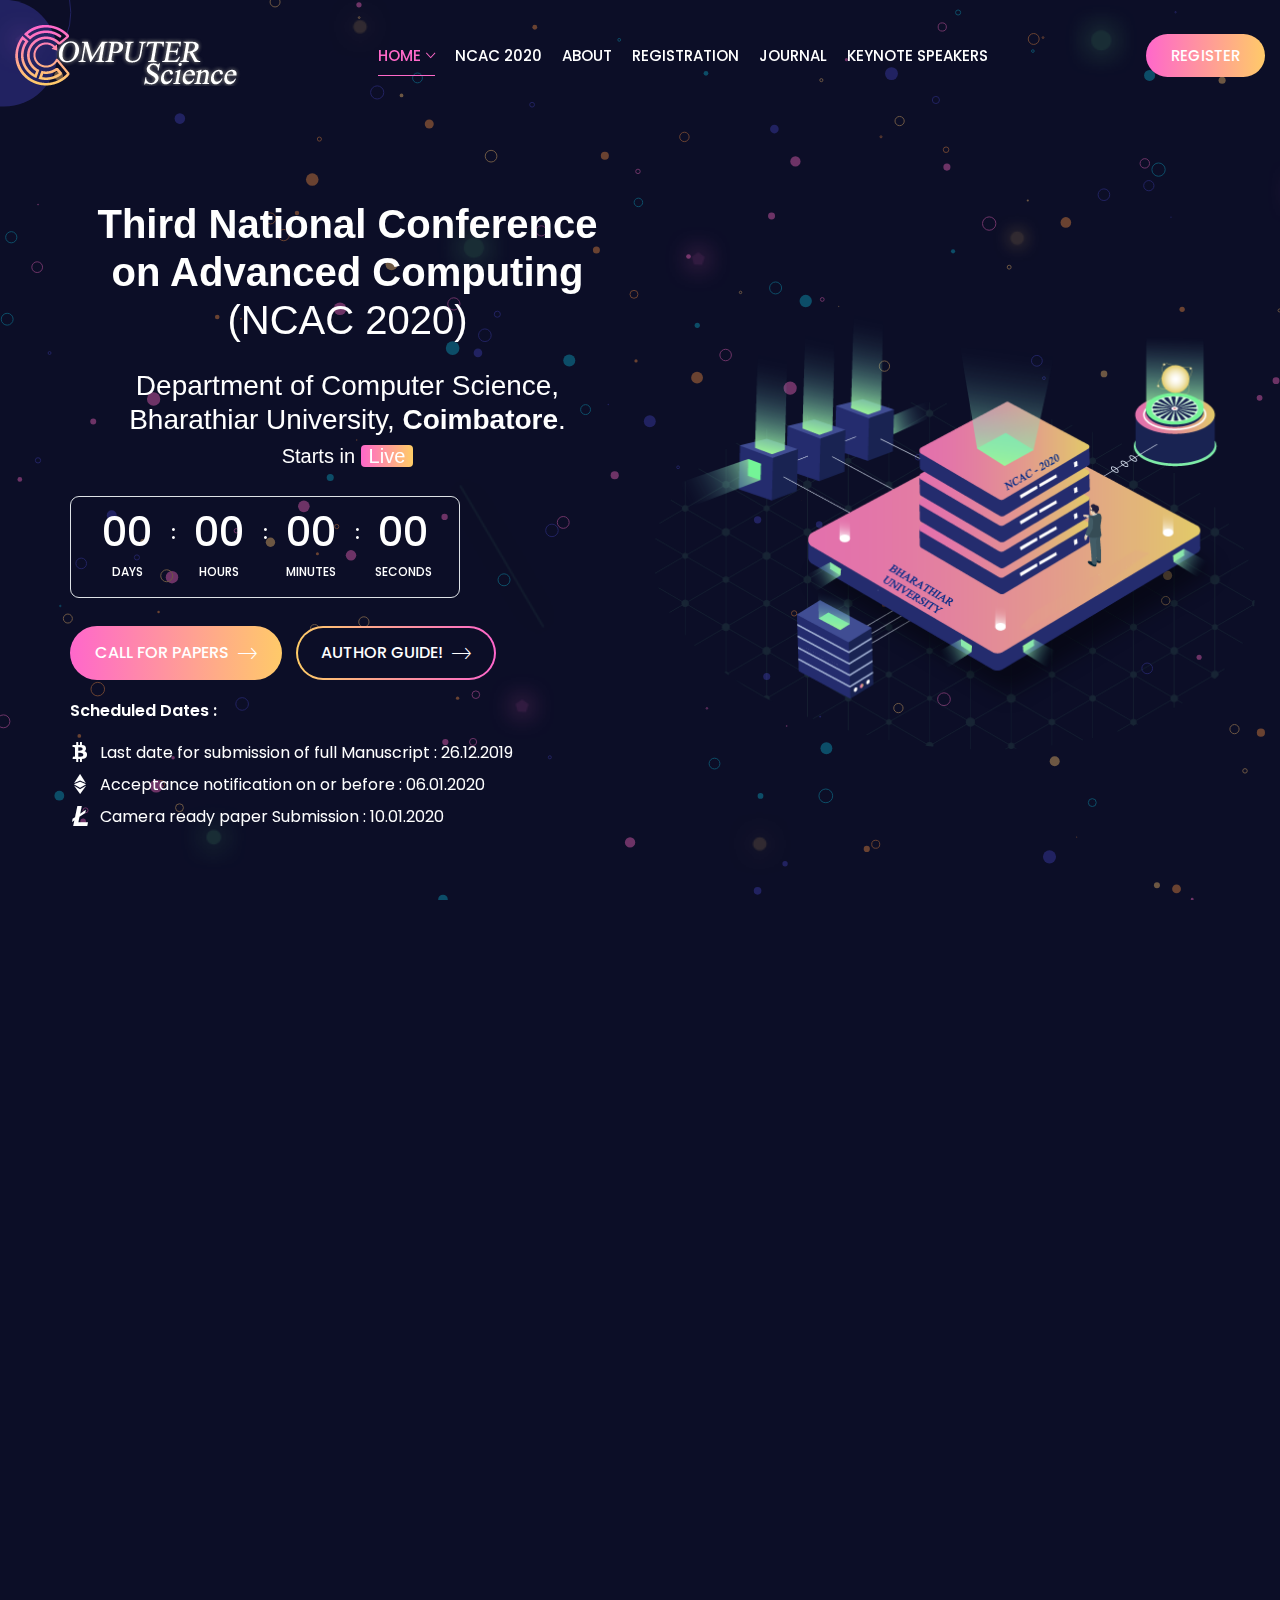
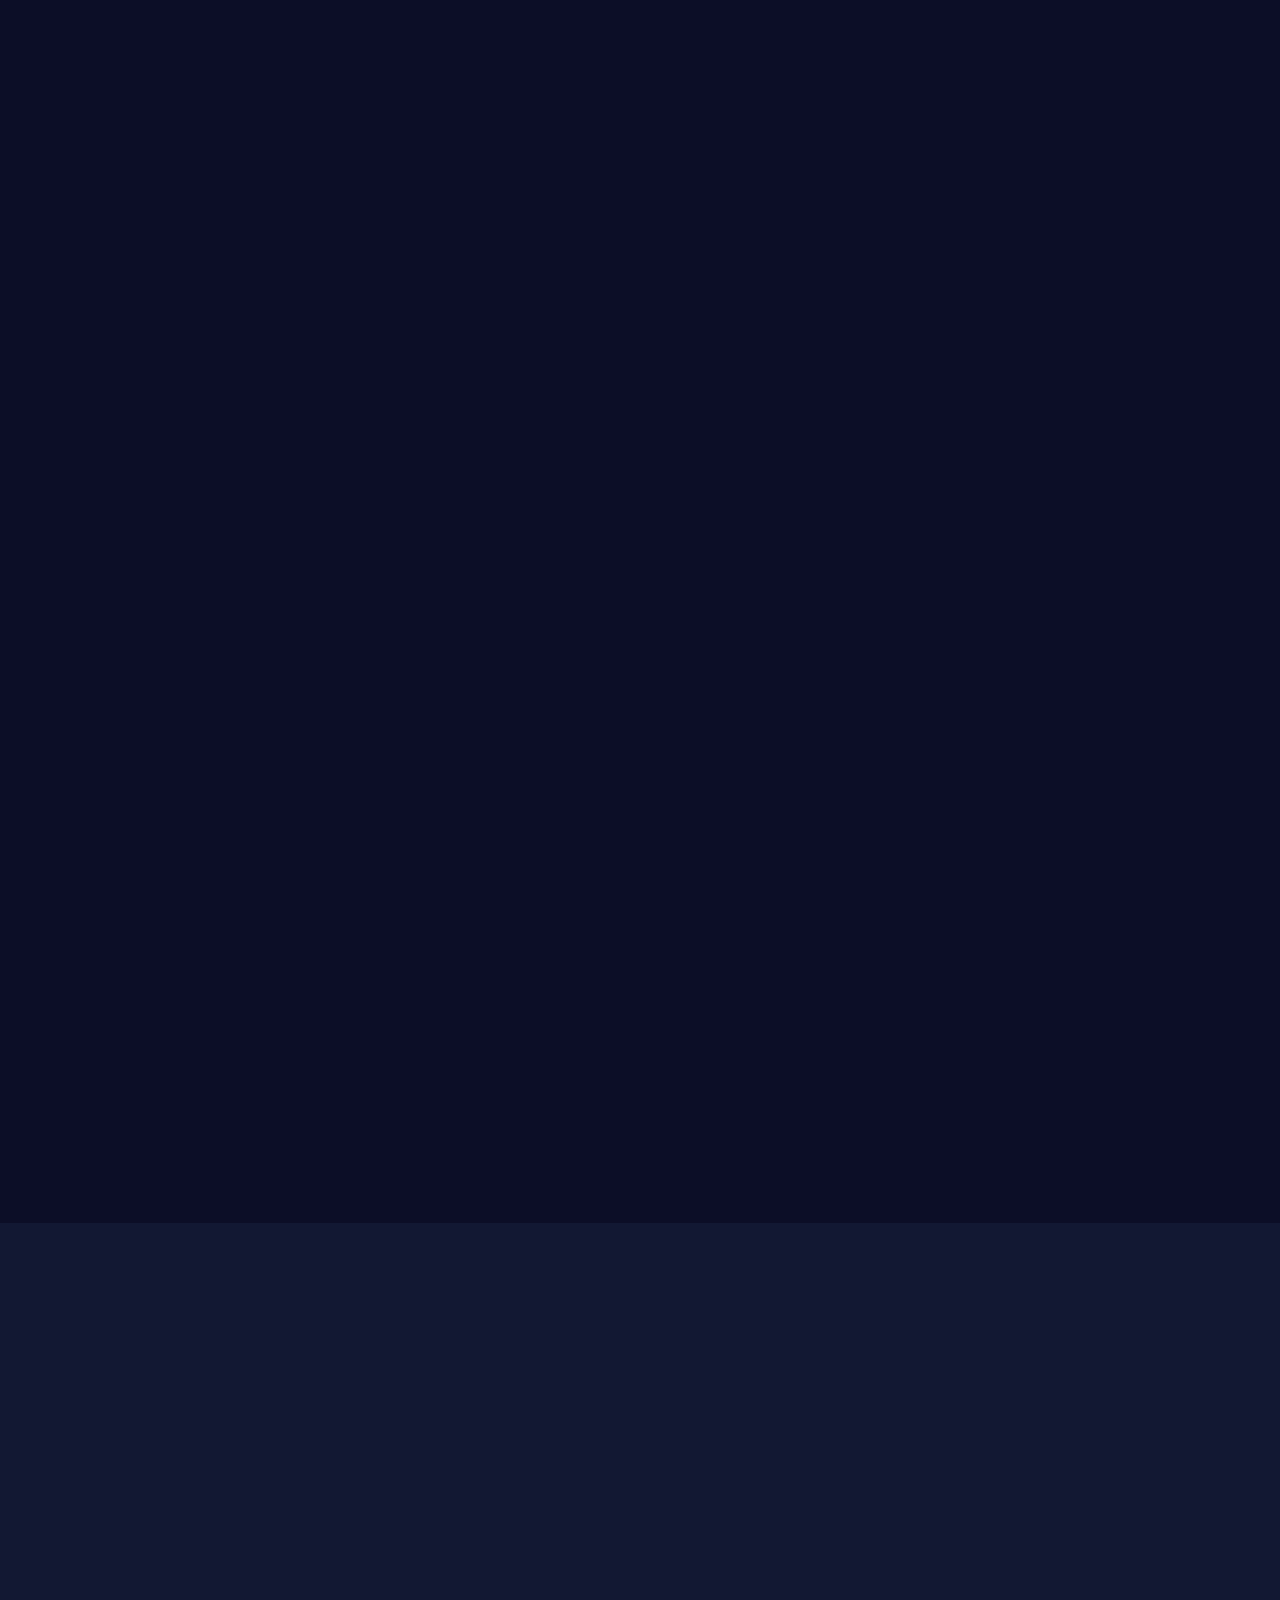
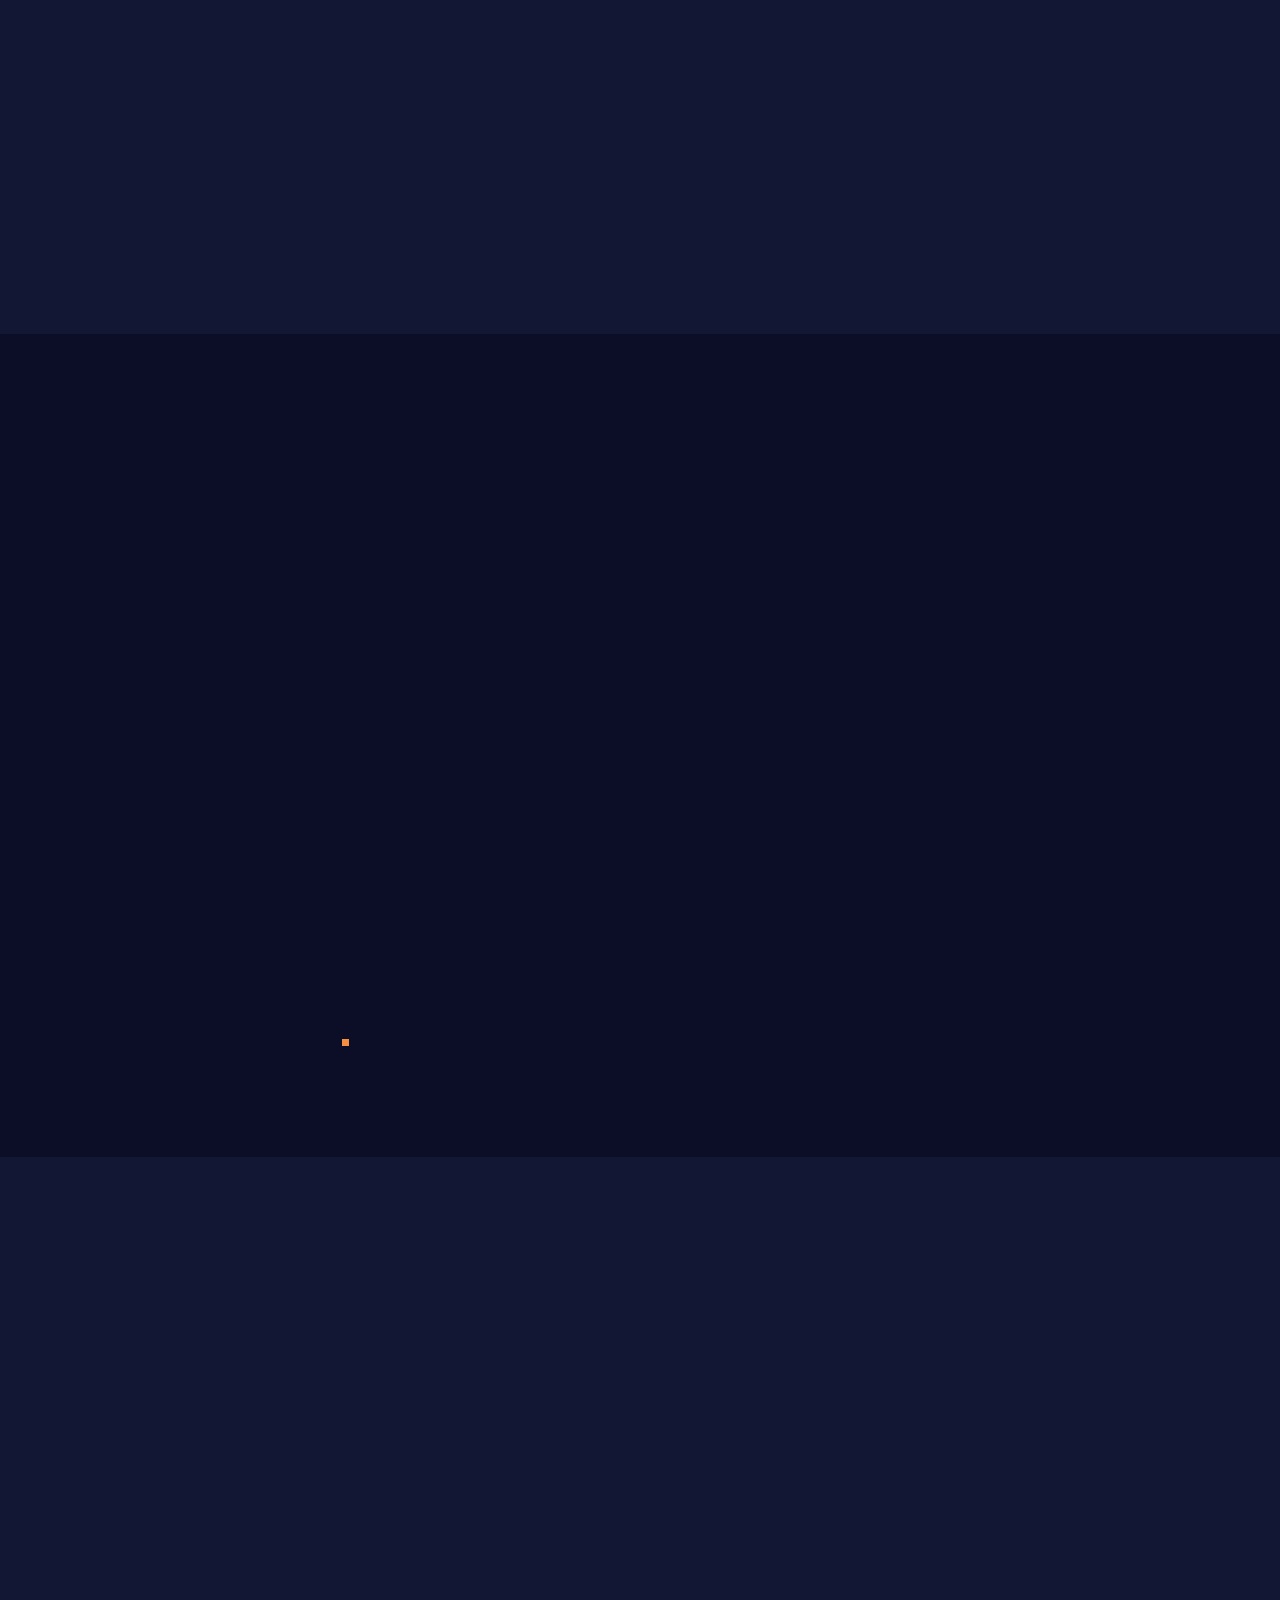
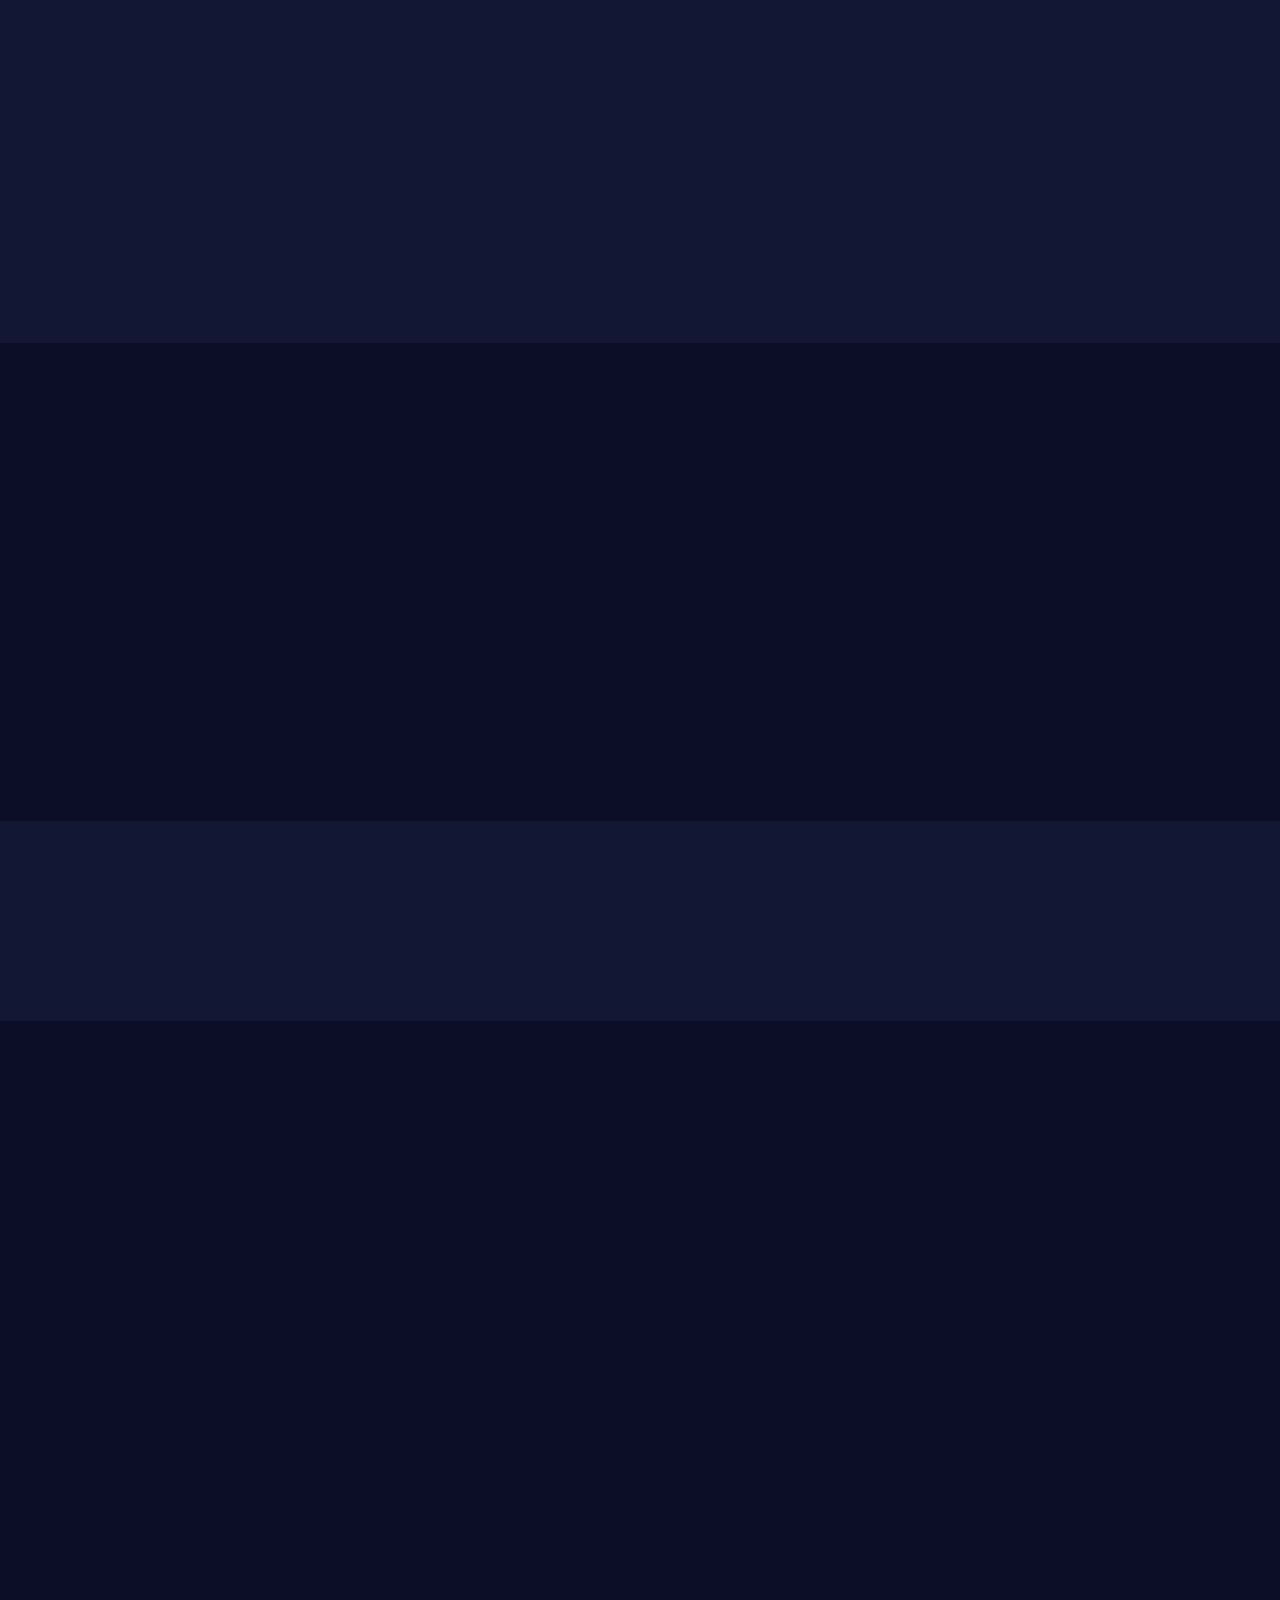
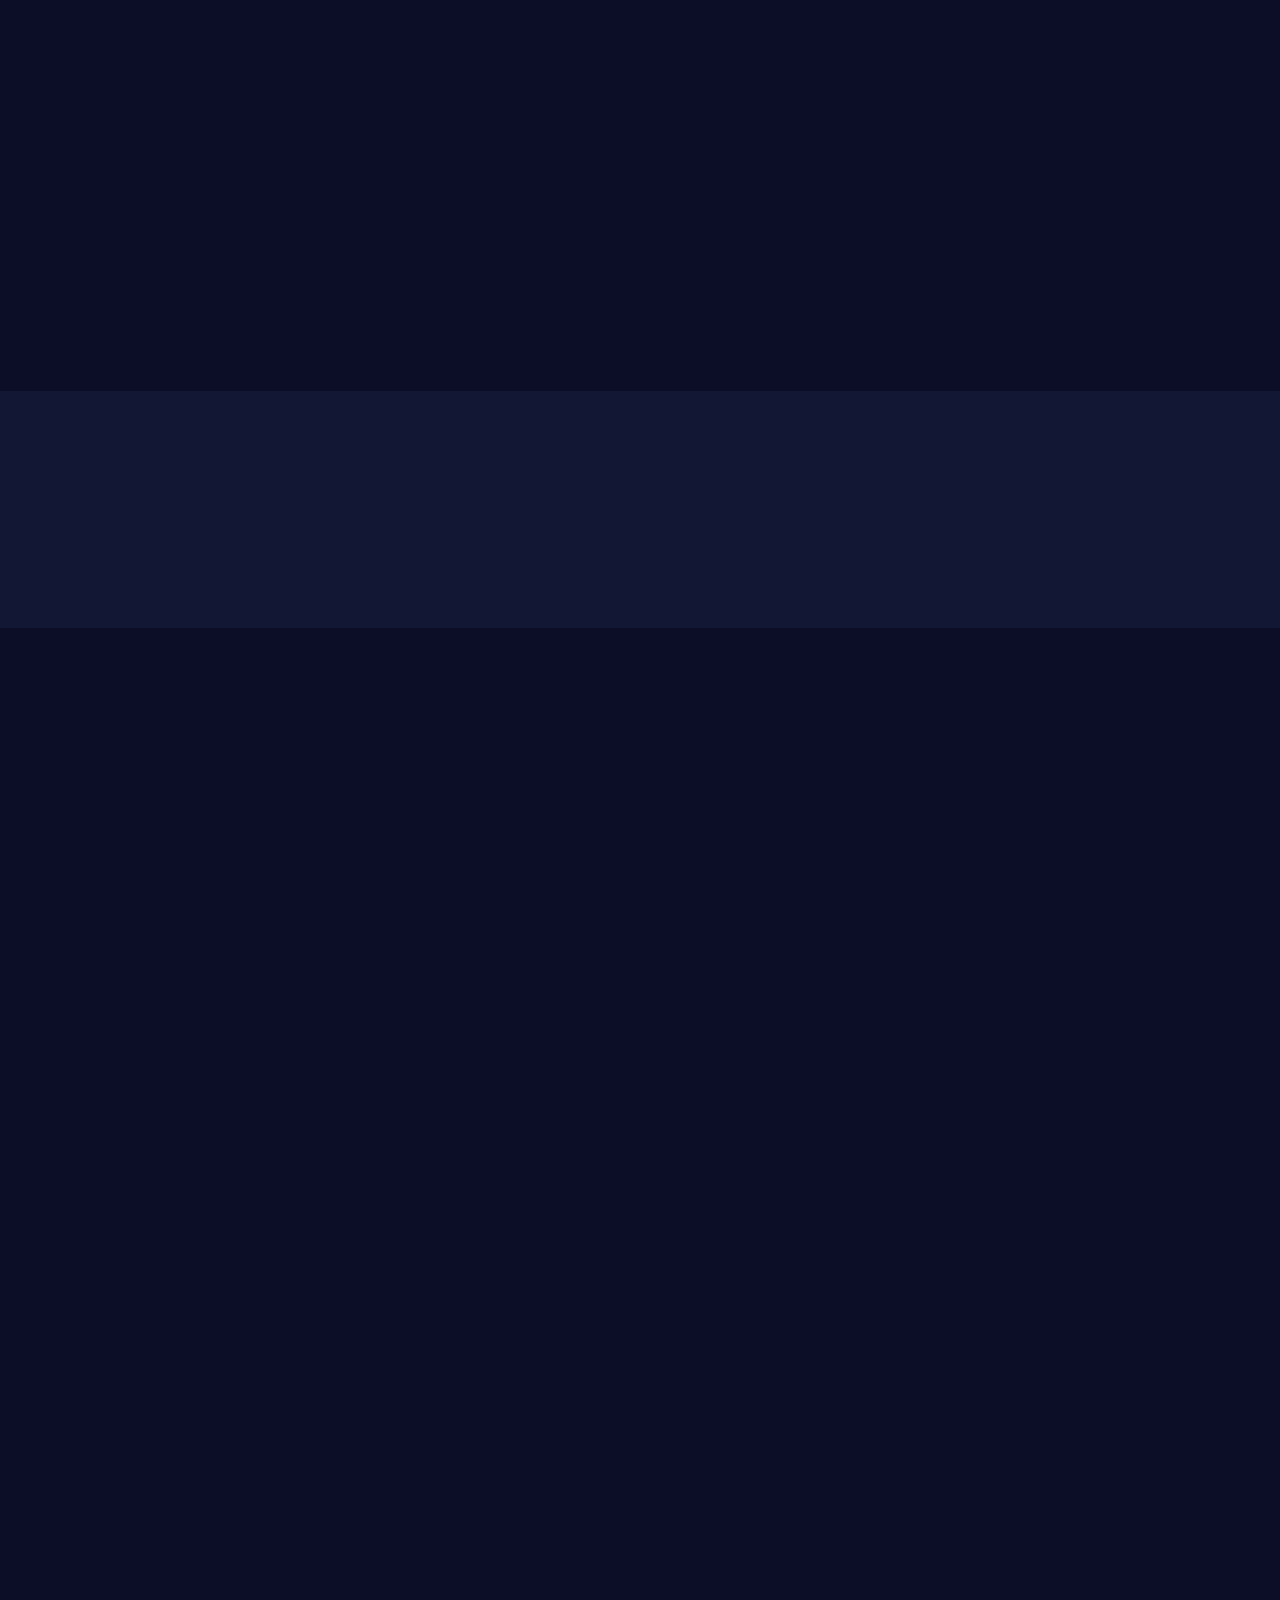
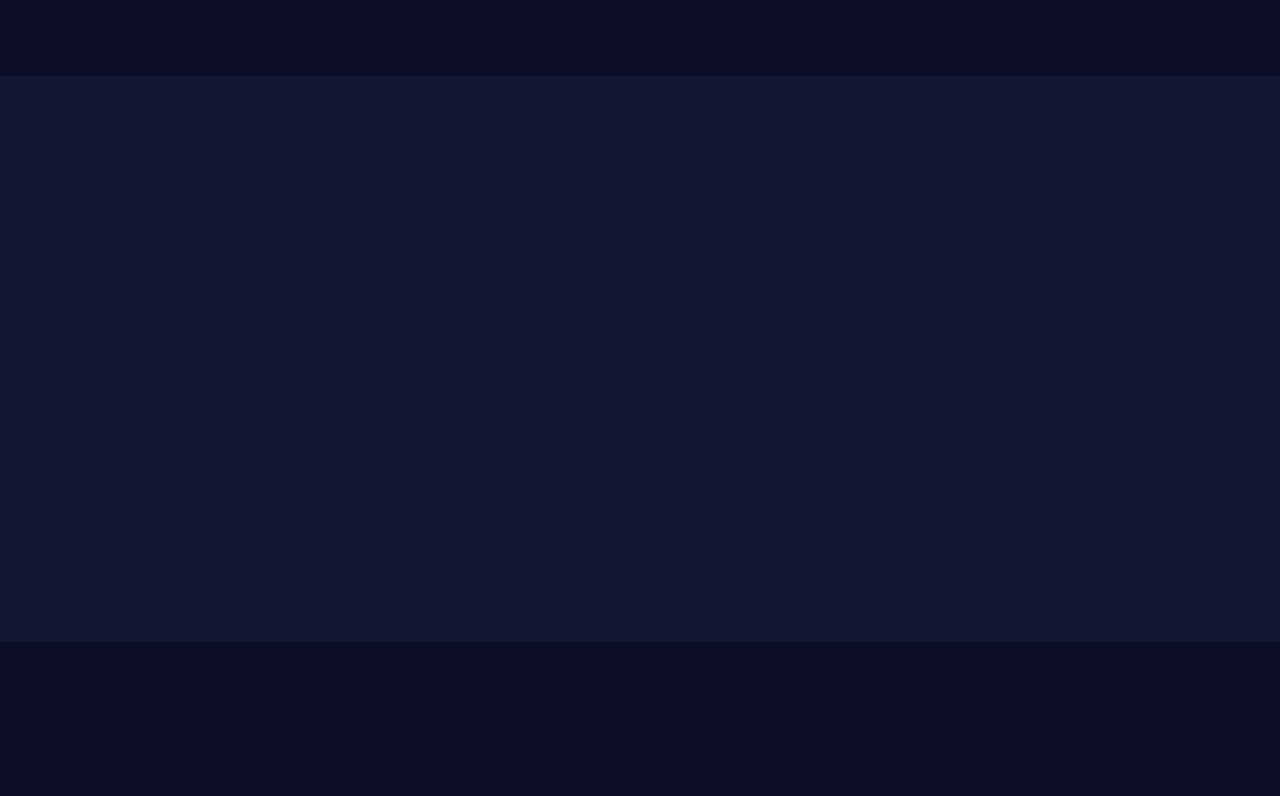
==== index.html @ 76da3312 "ncac2020" ====
<!DOCTYPE html>
<html lang="en">


<head>
<!-- Meta -->
<meta charset="utf-8">
<meta http-equiv="X-UA-Compatible" content="IE=edge">
<meta name="viewport" content="width=device-width, initial-scale=1">
<meta name="description" content="Bharathiar University" />
<!-- SITE TITLE -->
<title>Bharathiar University</title>
<!-- Favicon Icon -->
<link rel="shortcut icon" type="image/x-icon" href="assets/images/favicon.png">
<!-- Animation CSS -->
<link rel="stylesheet" href="assets/css/animate.css" >
<!-- Latest Bootstrap min CSS -->
<link rel="stylesheet" href="assets/bootstrap/css/bootstrap.min.css">
<!-- Google Font -->
<link href="https://fonts.googleapis.com/css?family=Poppins:100,200,300,400,500,600,700,800,900" rel="stylesheet">
<!-- Font Awesome CSS -->
<link rel="stylesheet" href="assets/css/font-awesome.min.css" >
<!-- ionicons CSS -->
<link rel="stylesheet" href="assets/css/ionicons.min.css">
<!-- cryptocoins CSS -->
<link rel="stylesheet" href="assets/css/cryptocoins.css">
<!--- owl carousel CSS-->
<link rel="stylesheet" href="assets/owlcarousel/css/owl.carousel.min.css">
<link rel="stylesheet" href="assets/owlcarousel/css/owl.theme.default.min.css">
<!-- Magnific Popup CSS -->
<link rel="stylesheet" href="assets/css/magnific-popup.css">
<link rel="stylesheet" href="assets/css/spop.min.css">
<!-- Style CSS -->
<link rel="stylesheet" href="assets/css/style.css">
<link rel="stylesheet" href="assets/css/responsive.css">
<!-- Color CSS -->
<link id="layoutstyle" rel="stylesheet" href="assets/color/theme.css">

<!-- Global site tag (gtag.js) - Google Analytics -->
<script async src="https://www.googletagmanager.com/gtag/js?id=UA-106310707-1"></script>
<script>
  window.dataLayer = window.dataLayer || [];
  function gtag(){dataLayer.push(arguments);}
  gtag('js', new Date());
 gtag('config', 'UA-106310707-1', { 'anonymize_ip': true });
</script>

<!-- Start of StatCounter Code -->
<script>
	<!--
	var sc_project=11921154;
	var sc_security="6c07f98b";
		var scJsHost = (("https:" == document.location.protocol) ?
		"https://secure." : "http://www.");
			//-->
			
document.write("<sc"+"ript src='" +scJsHost +"statcounter.com/counter/counter.js'></"+"script>");
</script>
<noscript><div class="statcounter"><a title="web analytics" href="https://statcounter.com/"><img class="statcounter" src="https://c.statcounter.com/11921154/0/6c07f98b/0/" alt="web analytics" /></a></div></noscript>
<!-- End of StatCounter Code -->

</head>

<body class="v_dark" data-spy="scroll" data-offset="110">
<div class="demo">
	<ul class="list_none">
    	
        </i></a></li>
        
    	      <div class="color-switch">
                <p>Color Switcher</p>
                <div class="color_box">
                	<button value="theme" class="default active"></button>
                    <button value="theme-green" class="green"></button>
                    <button value="theme-orange" class="orange"></button>
                    <button value="theme-lightgreen" class="lightgreen"></button>
                    <button value="theme-redpink" class="redpink"></button>
                </div>
            </div>
        </li>
    </ul>
</div>

<!-- START LOADER -->
<div id="loader-wrapper">
    <div id="loading-center-absolute">
        <div class="object" id="object_four"></div>
        <div class="object" id="object_three"></div>
        <div class="object" id="object_two"></div>
        <div class="object" id="object_one"></div>
    </div>
    <div class="loader-section section-left"></div>
    <div class="loader-section section-right"></div>

</div>
<!-- END LOADER --> 

<!-- START HEADER -->
<header class="header_wrap fixed-top">
	<div class="container-fluid">
		<nav class="navbar navbar-expand-lg"> 
			<a class="navbar-brand page-scroll animation" href="#home_section" data-animation="fadeInDown" data-animation-delay="1s"> 
            	<img class="logo_light" src="assets/images/logo.png" alt="logo" /> 
                <img class="logo_dark" src="assets/images/logo_dark.png" alt="logo" /> 
            </a>
            <button class="navbar-toggler animation" type="button" data-toggle="collapse" data-target="#navbarSupportedContent" aria-controls="navbarSupportedContent" aria-expanded="false" aria-label="Toggle navigation" data-animation="fadeInDown" data-animation-delay="1.1s"> 
                <span class="ion-android-menu"></span> 
            </button>
			<div class="collapse navbar-collapse" id="navbarSupportedContent">
                <ul class="navbar-nav m-auto">
                    <li class="dropdown animation" data-animation="fadeInDown" data-animation-delay="1.1s">
						<a data-toggle="dropdown" class="nav-link dropdown-toggle active" href="#">Home</a>
							<div class="dropdown-menu">
       							<ul class="list_none">
                                	<li>
                                        
                                        <div class="dropdown-menu">
                                            <ul class="list_none"> 
                                                
                                            </ul>
                                        </div>
                                	</li>
                       				<li>
                                        
                                        <div class="dropdown-menu">
                                            <ul class="list_none"> 
                                               
                                            </ul>
                                        </div>
                                   </li>
                                   
                                   <li>
                                       
                                        <div class="dropdown-menu">
                                            <ul class="list_none"> 

                                            </ul>
                                        </div>
                                   </li>
                                   <li>
                                       
                                        <div class="dropdown-menu">
                                            <ul class="list_none"> 
                                                
                                            </ul>
                                        </div>
                                   </li>
                                   <li>
                                        
                                        <div class="dropdown-menu">
                                            <ul class="list_none"> 
                                                
                                            </ul>
                                        </div>
                                   </li>
                                   <li>
                                          <div class="dropdown-menu">
                                            <ul class="list_none"> 
                                                
                                            </ul>
                                        </div>
                                   </li>
                                   <li>
                                        
                                        <div class="dropdown-menu">
                                            <ul class="list_none"> 
                                                
                                            </ul>
                                        </div>
                                   </li>
                                   <li>
                                        
                                        <div class="dropdown-menu">
                                            <ul class="list_none"> 
                                                
                                            </ul>
                                        </div>
                                   </li>
                                   <li>
                                        
                                        <div class="dropdown-menu">
                                            <ul class="list_none"> 
                                                
                                            </ul>
                                        </div>
                                   </li>
                                   <li>
                                       
                                        <div class="dropdown-menu">
                                            <ul class="list_none"> 
                                                                                               
                                            </ul>
                                        </div>
                                   </li>
                      			</ul>
                         	</div>   
                    </li>
					
                    <li class="animation" data-animation="fadeInDown" data-animation-delay="1.2s"><a class="nav-link page-scroll nav_item" href="#service">NCAC 2020</a></li>
                    <li class="animation" data-animation="fadeInDown" data-animation-delay="1.3s"><a class="nav-link page-scroll nav_item" href="#about">About</a></li>
                    <li class="animation" data-animation="fadeInDown" data-animation-delay="1.4s"><a class="nav-link page-scroll nav_item" href="#token">Registration</a></li>
                    <li class="animation" data-animation="fadeInDown" data-animation-delay="1.5s"><a class="nav-link page-scroll nav_item" href="#roadmap">Journal</a></li>
                    <li class="animation" data-animation="fadeInDown" data-animation-delay="1.7s"><a class="nav-link page-scroll nav_item" href="#faq">Keynote speakers</a></li>
                    <li class="animation" data-animation="fadeInDown" data-animation-delay="1.8s"></li>
                </ul>
                <ul class="navbar-nav nav_btn align-items-center">
                    <li class="animation" data-animation="fadeInDown" data-animation-delay="1.9s">
                        <div class="lng_dropdown"></div>
                    </li>
                    <li class="animation" data-animation="fadeInDown" data-animation-delay="2s"><a class="btn btn-default btn-radius nav_item" href="https://docs.google.com/forms/d/e/1FAIpQLSfGUokS39xv8yfyOj7955mVc9qcjPwz7MLHy8eM16WUsbIyVw/viewform?usp=sf_link">Register</a></li>
                </ul>
			</div>
		</nav>
	</div>
</header>
<!-- END HEADER --> 

<!-- START SECTION BANNER -->
<section id="home_section" class="section_banner bg_black_dark" data-z-index="1" data-parallax="scroll" data-image-src="assets/images/banner_bg2.png">
    <canvas id="banner_canvas" class="transparent_effect fixed"></canvas>
    <div class="container">
        <div class="row align-items-center">
            <div class="col-lg-6 col-md-12 col-sm-12 order-lg-first">
                <div class="banner_text_s2 text_md_center">
                    <h1 class="animation text-white" data-animation="fadeInUp" data-animation-delay="1.1s"><strong>Third National Conference on Advanced Computing</strong> (NCAC 2020)</h1>
                    <h3 class="animation text-white" data-animation="fadeInUp" data-animation-delay="1.1s"> Department of Computer Science, Bharathiar University, <strong> Coimbatore</strong>.</h3>
                  <h5 class="animation presale_txt text-white" data-animation="fadeInUp" data-animation-delay="1.3s">Starts in 
                  <mark class="gradient_box">Live</mark></h5>
                  <div class="transparent_bg tk_counter_inner m-lg-0 banner_token text-center px-0 animation" data-animation="fadeIn" data-animation-delay="1.4s">
                        <div class="tk_countdown_time transparent_bg box_shadow_none border counter_medium animation" data-animation="fadeInUp" data-animation-delay="1.2s" data-time="2020/01/23 00:00:00"></div>
                  </div>
                    <div class="btn_group pt-2 pb-3 animation" data-animation="fadeInUp" data-animation-delay="1.4s"> 
                        <a href="https://docs.google.com/forms/d/e/1FAIpQLSfGUokS39xv8yfyOj7955mVc9qcjPwz7MLHy8eM16WUsbIyVw/viewform?usp=sf_link" class="btn btn-default btn-radius nav-link content-popup">Call for papers <i class="ion-ios-arrow-thin-right"></i></a> 
                        <a href="#" class="btn btn-border btn-radius">Author Guide! <i class="ion-ios-arrow-thin-right"></i></a> 
                    </div>
                    <span class="text-white icon_title animation" data-animation="fadeInUp" data-animation-delay="1.4s">Scheduled Dates :</span>
                    <ul class="list_none currency_icon">
                        <li class="animation" data-animation="fadeInUp" data-animation-delay="1.5s"><i class="cc BTC-alt"></i>Last date for submission of full Manuscript : 26.12.2019</li>
                        <li class="animation" data-animation="fadeInUp" data-animation-delay="1.6s"><i class="cc ETC"></i>Acceptance notification on or before	            : 06.01.2020<br>
                        </li>
                        <li class="animation" data-animation="fadeInUp" data-animation-delay="1.7s"><i class="cc LTC-alt"></i>Camera ready paper Submission  	                : 10.01.2020<br>
                        </li>
                        <li class="animation" data-animation="fadeInUp" data-animation-delay="1.8s"><i class="cc XRP-alt"></i>Registration Commences from	                     : 12.01.2020<br>
                        </li>
                    </ul>
                    <div id="whitepaper" class="team_pop mfp-hide">
                        <div class="row m-0">
                            <div class="col-md-7">
                                <div class="pt-3 pb-3">
                                    <div class="title_dark title_border"> 
                                        <h4>Download Whitepaper</h4>
                                        <p>A purely peer-to-peer version of electronic cash would allow online payments to be sent directly from one party to another without going through a financial institution.Digital signatures provide part of the solution, but the main benefits are lost if a trusted third party is still required to prevent double-spending.</p>
                                        <p>The network timestamps transactions by hashing them into an ongoing chain of hash-based proof-of-work, forming a record that cannot be changed without redoing the proof-of-work.</p>
										<a href="#" class="btn btn-default btn-radius">Download Now <i class="ion-ios-arrow-thin-right"></i></a>

                                    </div>
                                </div>
                            </div>
                            <div class="col-md-5"> 
                                <img class="pt-3 pb-3" src="assets/images/whitepaper.png" alt="whitepaper"/> 
                            </div>
                            
                        </div>
                    </div>
                </div>
            </div>
            <div class="col-lg-6 col-md-12 col-sm-12 order-first">
                <div class="banner_image_right res_md_mb_50 res_xs_mb_30 animation" data-animation-delay="1.5s" data-animation="fadeInRight"> 
                    <img alt="banner_vector2" src="assets/images/banner_img2.png"> 
                </div>
          	</div>
        </div>
  </div>
</section>
<!-- END SECTION BANNER --> 

<!-- START SECTION SERVICES -->
<section id="service" class="small_pb small_pt">
	<div class="container">
		<div class="row align-items-center">
			
				<div class="title_default_light title_border text-center">
                  <h4 class="animation" data-animation="fadeInUp" data-animation-delay="0.2s">AIM</h4>
                  <p class="animation" data-animation="fadeInUp" data-animation-delay="0.4s">The aim of the conference is to bring together experts and to discuss the ideas and strategies for advanced computing. The conference will provide a suitable platform for the experts and the research scholars to exchange their ideas and explore new directions in advanced computing. </p>
        		</div>
	  </div>
  </div>
        <div class="row">
            <div class="col-lg-4 col-md-6 col-sm-12">
            	<div class="box_wrap text-center animation" data-animation="fadeInUp" data-animation-delay="0.6s">
                	<img src="assets/images/service_icon1.png" alt="service_icon1"/>
                    <h4>PUBLICATIONS</h4>
                    <p>All accepted papers will be published in the conference proceedings with ISBN. Selected papers will be published in the International Journal of Scientific Research in Computing with ISSN Number</p>
                    <h3>2581-9283</h3>
                    <p>. </p>
                </div>
            </div>
            <div class="col-lg-4 col-md-6 col-sm-12">
            	<div class="box_wrap text-center animation" data-animation="fadeInUp" data-animation-delay="0.8s">
                	<img src="assets/images/service_icon2.png" alt="service_icon2"/>
                    <h4>CONTACT</h4>
                    <p>Email id :  ncac2020@gmail.com	</p>
                    <p>Mobile No : +91- 9655162717</p>
                    <p>ADDRESS FOR CORRESPONDS</p>
                    <p>Dr. D. Napoleon</p>
                    <p>Assistant Professor</p>
                    <p>Department of Computer Science</p>
                    <p>Bharathiar University</p>
                    <p>Coimbatore - 641 046<br>
                    </p>
                </div>
            </div>
            <div class="col-lg-4 col-md-6 col-sm-12">
            	<div class="box_wrap text-center animation" data-animation="fadeInUp" data-animation-delay="1s"><img src="assets/images/service_icon5.png" alt="service_icon5"/>
                  <h4>Payment</h4>
                  <p>NEFT/RTGS/IMPS Transfer:<br>
                  </p>
                  <p>A/C Name      : The Organizing Secretary, NCAC 20<br>
                    Account Number  : 822610110015462<br>
                    Account Type       : Savings Account<br>
                    Bank	                    : Bank of India (BOI)<br>
                    Branch	                 : Bharathiar University<br>
                    IFSC Code            : BKID0008226</p>
                  <p>.</p>
                </div>
            </div>
            <div class="col-lg-4 col-md-6 col-sm-12">
            	<div class="box_wrap text-center animation" data-animation="fadeInUp" data-animation-delay="1s">
                	<img src="assets/images/service_icon4.png" alt="service_icon4"/>
                    <h4>Accommodation</h4>
                    <p>Accommodation will be arranged in the University Guest House/ International Hostel on payment basis. </p>
                </div>
            </div>
            <div class="col-lg-4  col-md-6 col-sm-12">
            	<div class="box_wrap text-center animation" data-animation="fadeInUp" data-animation-delay="1s">
            	  <h4>.......Welcome You all......</h4>
                    <p></p>
              </div>
            </div>
            <div class="col-lg-4 col-md-6 col-sm-12">
            	<div class="box_wrap text-center animation" data-animation="fadeInUp" data-animation-delay="1s">
                	<img src="assets/images/service_icon6.png" alt="service_icon6"/>
                    <h4>Important Dates</h4>
                    <p>Last date  submission of full manuscript : 26.12.2019<br>
                      Acceptance notification on or before	            : 06.01.2020<br>
                      Camera ready paper Submission  	                : 10.01.2020<br>
                      Registration Commences from	                     : 12.01.2020<br>
                    </p>
                </div>
            </div>
    	</div>
  	</div>
</section>
<!-- END SECTION SERVICES --> 

<!-- START SECTION ABOUT US -->
<section id="about" class="small_pt">
    <div class="container">
        <div class="row align-items-center">
            <div class="col-lg-6 col-md-12 col-sm-12">
            	<div class="text_md_center">
                	<img class="animation" data-animation="zoomIn" data-animation-delay="0.2s" src="assets/images/about_img2.png" alt="aboutimg2"/> 
                </div>
            </div>
            <div class="col-lg-6 col-md-12 col-sm-12 res_md_mt_30 res_sm_mt_20">
                <div class="title_default_light title_border">
                  <p class="animation" data-animation="fadeInUp" data-animation-delay="0.4s">The University is situated near Maruthamalai on the National highway (NH 47) around 20 kms from Coimbatore. It is well connected by air, rail &amp; road.</p>
                  <h4 class="animation" data-animation="fadeInUp" data-animation-delay="0.2s">About the University and department</h4>
                  <p class="animation" data-animation="fadeInUp" data-animation-delay="0.4s">The aim of the University is to provide quality higher education to all people. We develop the citizens with knowledge, skills, innovations in research, creativeness which reach out internationally and nationally by offering selfless services. <span class="animation animated fadeInUp" style="animation-delay: 0.4s; opacity: 1;">The Department of Computer Science is providing all facilities, motivating seminar and project presentation with teaching. The Department offers the PG courses in M.Sc Computer Science, M.Phil and Ph.D programmes to enrich the Research activities for the young graduates. The thrust areas of Research in the Department of Computer Science are Speech Recognition, Wireless Sensor Networks, Machine Learning/ Deep Learning, Image Processing, Big Data Analytics and Protein / Gene Analysis. </span></p>
                </div>
                <a href="https://docs.google.com/forms/d/e/1FAIpQLSfGUokS39xv8yfyOj7955mVc9qcjPwz7MLHy8eM16WUsbIyVw/viewform?usp=sf_link" class="btn btn-default btn-radius video animation" data-animation="fadeInUp" data-animation-delay="1s">Let's Start <i class="ion-ios-arrow-thin-right"></i></a> 
            </div>
        </div>
    </div>
</section>
<!-- END SECTION ABOUT US --> 

<!-- START SECTION TOKEN SALE -->
<section id="token" class="section_token token_sale bg_light_dark" data-z-index="1" data-parallax="scroll" data-image-src="assets/images/token_bg.png">
	<div class="container">
        <div class="row">
			<div class="col-lg-6 offset-lg-3 col-md-12 col-sm-12">
                <div class="title_default_light title_border text-center">
                    <h4 class="animation" data-animation="fadeInUp" data-animation-delay="0.2s"><span class="animation animated fadeInUp" style="animation-delay: 0.2s; opacity: 1;">Registration Details</span></h4>
                    <p class="animation" data-animation="fadeInUp" data-animation-delay="0.4s">Full Time Research Scholars/ P.G. Students: Rs. 500/- <br>
Faculty Members                                          : Rs. 600/- <br>
Industry/ Others                                            : Rs. 700/-<br>
The registration fee includes conference proceedings, kit, lunch and  tea.</p>
                </div>
			</div>
        </div>
        <div class="row align-items-center">
        	<div class="col-lg-3">
            	<div class="pr_box">
            	  <h6 class="animation animated fadeInUp" data-animation="fadeInUp" data-animation-delay="0.2s" style="animation-delay: 0.2s; opacity: 1;">Starting time :</h6>
                  <p class="animation animated fadeInUp" data-animation="fadeInUp" data-animation-delay="0.4s" style="animation-delay: 0.4s; opacity: 1;">Jan 23, 2020 (Mon 10:00 AM)</p>
                </div>
                <div class="pr_box">
                  <h6 class="animation animated fadeInUp" data-animation="fadeInUp" data-animation-delay="0.6s" style="animation-delay: 0.6s; opacity: 1;">Ending time :</h6>
                  <p class="animation animated fadeInUp" data-animation="fadeInUp" data-animation-delay="0.8s" style="animation-delay: 0.8s; opacity: 1;">Jan 24, 2020 (Mon 12:00 PM)</p>
                </div>
                <div class="pr_box"></div>
            </div>
            <div class="col-lg-6">
            	<div class="token_sale res_md_mb_40 res_md_mt_40 res_sm_mb_30 res_sm_mt_30">
                    <div class="tk_countdown text-center animation token_countdown_bg" data-animation="fadeIn" data-animation-delay="1s">
                        <div class="tk_counter_inner">
                            <div class="tk_countdown_time animation" data-animation="fadeInUp" data-animation-delay="1.2s" data-time="2020/01/23 00:00:00"></div>
                            <a href="https://docs.google.com/forms/d/e/1FAIpQLSfGUokS39xv8yfyOj7955mVc9qcjPwz7MLHy8eM16WUsbIyVw/viewform?usp=sf_link" class="btn btn-default btn-radius animation" data-animation="fadeInUp" data-animation-delay="1.4s"><i class="ion-ios-arrow-thin-right"></i></a>
                                                  
                      </div>
                	</div>
                </div>  
            </div>
            <div class="col-lg-3">
            	<div class="pr_box">
                        <h6 class="animation" data-animation="fadeInUp" data-animation-delay="0.2s">&nbsp;</h6>
                        <p class="animation" data-animation="fadeInUp" data-animation-delay="0.4s">&nbsp;</p>
              </div>
                <div class="pr_box">
                  <h6 class="animation" data-animation="fadeInUp" data-animation-delay="0.6s">&nbsp;</h6>
                  <p class="animation" data-animation="fadeInUp" data-animation-delay="0.8s">&nbsp;</p>
                </div>
                <div class="pr_box">
                        <h6 class="animation" data-animation="fadeInUp" data-animation-delay="1s">&nbsp;</h6>
                        <p class="animation" data-animation="fadeInUp" data-animation-delay="1.2s">&nbsp;</p>
              </div>
            </div>
        </div>
    </div>
</section>
<!-- END SECTION TOKEN SALE --> 

<!-- START SECTION TOKEN PROCEEDS & DISTRIBUTION -->
<section>
	<div class="container">
		<div class="row">
			<div class="col-lg-6 col-md-12 col-sm-12 res_md_mb_40">
                <div class="title_default_light title_border text-center">
                    <h4 class="animation" data-animation="fadeInUp" data-animation-delay="0.2s"><span class="animation animated fadeInUp" style="animation-delay: 0.2s; opacity: 1;">Total Papers Received</span></h4>
                </div>
                <div class="lg_pt_20 res_sm_pt_0 text-center animation" data-animation="fadeInRight" data-animation-delay="0.2s"> 
                    <img  src="assets/images/sale-proceeds3.png" alt="sale-proceeds3" /> 
                </div>
                <div class="divider small_divider"></div>
                <ul class="list_none list_chart text-center">
                	<li>
                   	<span class="chart_bx color1"></span></li>
                </ul>
			</div>
            <div class="col-lg-6 col-md-12 col-sm-12">
                <div class="title_default_light title_border text-center"></div>
                <div class="lg_pt_20 res_sm_pt_0 text-center animation" data-animation="fadeInLeft" data-animation-delay="0.2s"></div>
                <div class="divider small_divider"></div>
                <ul class="list_none list_chart text-center">
                	<li></li>
                </ul>
          </div>
        </div>    
  </div>
</section>
<!-- END SECTION TOKEN PROCEEDS & DISTRIBUTION -->

<!-- SECTION MOBILE APP -->
<section id="mobileapp" class="bg_light_dark" data-z-index="1" data-parallax="scroll" data-image-src="assets/images/app_bg.png">
	<div class="container">
    	<div class="row align-items-center">
            <div class="col-lg-7 col-md-12 col-sm-12">
              <div class="title_default_light title_border text_md_center">
                <h4 class="animation" data-animation="fadeInUp" data-animation-delay="0.2s">Objective of the Conference</h4>
                <p class="animation" data-animation="fadeInUp" data-animation-delay="0.4s">With increasing pace of advances in computing and the related technologies, a new vision and strategy is required to support a comprehensive advanced computing infrastructure that facilitates transformational ideas using new paradigms and approaches. New research findings are required to solve the complex problems in the advanced computing domains like concurrency, data intensive science, prediction, simulation and modeling. </p>
              </div>
              <div class="btn_group text_md_center animation" data-animation="fadeInUp" data-animation-delay="0.8s"> 
           	  <a href="https://docs.google.com/forms/d/e/1FAIpQLSfGUokS39xv8yfyOj7955mVc9qcjPwz7MLHy8eM16WUsbIyVw/viewform?usp=sf_link" class="btn btn-default btn-radius"><em class="ion-social-android"></em>Submit manuscript</a></div>
            </div>
            <div class="col-lg-5 col-md-12 col-sm-12">
                <div class="res_md_mt_50 res_sm_mt_30 text-center animation" data-animation="fadeInRight" data-animation-delay="0.2s"><img src="assets/images/mobile_app3.png" alt="mobile_app3"/></div>
            </div>
        </div>
    </div>
</section>
<!-- END SECTION MOBILE APP --> 

<!-- START SECTION TIMELINE -->
<section id="roadmap" class="small_pb">
    <div class="container">
    <div class="row text-center">
      <div class="col-lg-8 col-md-12 offset-lg-2">
        <div class="title_default_light title_border text-center">
          <h4 class="animation" data-animation="fadeInUp" data-animation-delay="0.2s">Journal</h4>
          <p class="animation" data-animation="fadeInUp" data-animation-delay="0.4s">Papers for publication in the IJSRC are selected through rigorous peer review to ensure originality, timeliness, relevance, and readability. The journal also seeks original research articles, state-of-the-art reviews and high-quality technical notes for publication from experts in the field, to promote insightful understanding of the recent advances in the field of basic sciences, life sciences, engineering and allied fields.</p>
          <h3 class="animation" data-animation="fadeInUp" data-animation-delay="0.4s">Link: <a href="http://ijsrc.in/index.html">http://ijsrc.in/index.html</a></h3>
        </div>
      </div>
    </div>
    </div>
</section>
<p>
  <section id="faq2" class="bg_light_dark"></section>
</p>
<h4 class="animation" data-animation="fadeInUp" data-animation-delay="0.2s"><!-- END SECTION TIMELINE --> 

<!-- START SECTION TEAM -->
<a class="btn btn-default btn-radius nav_item" href="https://docs.google.com/forms/d/e/1FAIpQLSfGUokS39xv8yfyOj7955mVc9qcjPwz7MLHy8eM16WUsbIyVw/viewform?usp=sf_link">Organizing Committee</a></h4>
<section id="team" class="section_team small_pt">
  <div class="container">
    <div class="row small_space">
      <div class="col-lg-4 col-md-6 col-sm-6 res_md_mb_30 res_sm_mb_20">
        <div class="bg-white radius_box team_box_s3 animation" data-animation="fadeInUp" data-animation-delay="0.4s">
          <div class="text-center"> <img src="assets/images/team_img1.png" alt="team6"/>
            <div class="team_social_s2 list_none">
              <ul>
              
              </ul>
            </div>
          </div>
          <div class="team_info text-center">
            <h4>Dr. E. Chandra</h4>
            <p>Head Of Department</p>
          </div>
          <div id="team5" class="team_pop mfp-hide">
            <div class="row m-0">
              <div class="col-md-4 text-center">
                <div class="team_img_wrap"> <img class="w-100" src="assets/images/team-lg-6.jpg" alt="user_img-lg"/>
                  <div class="team_title">
                    <h4>Kent Pierce</h4>
                    <span>Invester</span> </div>
                </div>
                <div class="social_single_team list_none mt-3">
                  <ul>
                    <li><a href="#"><i class="fa fa-facebook"></i></a></li>
                    <li><a href="#"><i class="fa fa-twitter"></i></a></li>
                    <li><a href="#"><i class="fa fa-linkedin"></i></a></li>
                    <li><a href="#"><i class="fa fa-pinterest-p"></i></a></li>
                  </ul>
                </div>
              </div>
              <div class="col-md-8">
                <div class="pt-3">
                  <h5>About</h5>
                  <hr>
                  <p>Founder of Venus Media Ltd and Owner of leading website for affiliates in the entertainment industry TakeBucks, he is a videographer, photographer and producer with a big number of successful entrepreneurships under his name over the last 18 years.</p>
                  <p>Founder of Venus Media Ltd and Owner of leading website for affiliates in the entertainment industry TakeBucks, he is a videographer, photographer and producer with a big number of successful entrepreneurships under his name over the last 18 years.</p>
                </div>
              </div>
            </div>
          </div>
        </div>
      </div>
      <p>&nbsp;</p>
    </div>
    <p>&nbsp;</p>
    <div class="col-lg-4 col-md-6 col-sm-6 res_md_mb_30 res_sm_mb_20">
      <div class="bg-white radius_box team_box_s3 animation" data-animation="fadeInUp" data-animation-delay="0.4s">
        <div class="text-center"> <img src="assets/images/team_img2.png" alt="team6"/>
          <div class="team_social_s2 list_none">
            <ul>
              
            </ul>
          </div>
        </div>
        <div class="team_info text-center">
          <h4><class="content-popup">Dr. D. Napoleon</a></h4>
          <p>Organizing Secretary</p>
        </div>
        <div id="team2" class="team_pop mfp-hide">
          <div class="row m-0">
            <div class="col-md-4 text-center">
              <div class="team_img_wrap"> <img class="w-100" src="assets/images/team-lg-6.jpg" alt="user_img-lg"/>
                
            </div>
            <div class="col-md-8">
              <div class="pt-3">
                
            </div>
          </div>
        </div>
      </div>
    </div>
  </div>
      </div>
        <div class="row"></div>
        <div class="row small_space justify-content-center">
          <div class="col-lg-9 col-md-12">
            <div class="row"></div>
          </div>
        </div>
  </div>
  <p>&nbsp;</p>
</section>
<!-- END SECTION TEAM --> 

<!-- START SECTION FAQ -->
<section id="faq" class="bg_light_dark">
  <h4 class="animation" data-animation="fadeInUp" data-animation-delay="0.2s">&nbsp;</h4>
</section>
<p><!-- END SECTION FAQ -->
  
  <!-- START SECTION BLOG -->

  <span class="animation"><a class="btn btn-default btn-radius nav_item" href="https://docs.google.com/forms/d/e/1FAIpQLSfGUokS39xv8yfyOj7955mVc9qcjPwz7MLHy8eM16WUsbIyVw/viewform?usp=sf_link">Keynote Speakers</a></span>
<div class="container">
  <div class="row small_space"></div>
  <p>&nbsp;</p>
</div>
<!-- END SECTION BLOG -->

<!-- START CLIENTS SECTION -->
<section class="client_logo small_pt small_pb">
  <div class="col-lg-4 col-md-6 col-sm-6 res_md_mb_30 res_sm_mb_20">
    <div class="bg-white radius_box team_box_s3 animation" data-animation="fadeInUp" data-animation-delay="0.4s">
      <div class="text-center"> <img src="assets/images/preveen.PNG" alt="team6"/>
        <div class="team_social_s2 list_none">
          <ul>
            
          </ul>
        </div>
      </div>
      <div class="team_info text-center">
        <h4><span style="color: #2C46BC">Dr. D. Preveen Kumar</span>r</h4>
        <p>Scientist - 'G'</p>
        <p>Ministry of Earth Sciences</p>
      </div>
      <div id="team3" class="team_pop mfp-hide">
        <div class="row m-0">
          <div class="col-md-4 text-center">
            <div class="team_img_wrap"> <img class="w-100" src="assets/images/team-lg-6.jpg" alt="user_img-lg"/>
              <div class="team_title">
                <h4>Kent Pierce</h4>
                <span>Invester</span></div>
            </div>
            <div class="social_single_team list_none mt-3">
              <ul>
                <li><a href="#"><i class="fa fa-facebook"></i></a></li>
                <li><a href="#"><i class="fa fa-twitter"></i></a></li>
                <li><a href="#"><i class="fa fa-linkedin"></i></a></li>
                <li><a href="#"><i class="fa fa-pinterest-p"></i></a></li>
              </ul>
            </div>
          </div>
          <div class="col-md-8">
            <div class="pt-3">
              <h5>About</h5>
              <hr>
              <p>Founder of Venus Media Ltd and Owner of leading website for affiliates in the entertainment industry TakeBucks, he is a videographer, photographer and producer with a big number of successful entrepreneurships under his name over the last 18 years.</p>
              <p>Founder of Venus Media Ltd and Owner of leading website for affiliates in the entertainment industry TakeBucks, he is a videographer, photographer and producer with a big number of successful entrepreneurships under his name over the last 18 years.</p>
            </div>
          </div>
        </div>
      </div>
    </div>
  </div>
  <p>&nbsp;</p>
  <div class="col-lg-4 col-md-6 col-sm-6 res_md_mb_30 res_sm_mb_20">
    <div class="bg-white radius_box team_box_s3 animation" data-animation="fadeInUp" data-animation-delay="0.4s">
      <div class="text-center"> <img src="assets/images/athiyaman.PNG" alt="team6" height="153"/>
        <div class="team_social_s2 list_none">
          <ul>
            
          </ul>
        </div>
      </div>
      <div class="team_info text-center">
        <h4>Dr. B.Athiyaman</h4>
        <p>Scientist - F &amp; Head</p>
        <p>(Computer &amp; Network Division)</p>
        <p>Ministry of Earth Sciences</p>
      </div>
      <div id="team4" class="team_pop mfp-hide">
        <div class="row m-0">
          <div class="col-md-4 text-center">
            <div class="team_img_wrap"> <img class="w-100" src="assets/images/team-lg-6.jpg" alt="user_img-lg"/>
              <div class="team_title">
                <h4>Kent Pierce</h4>
                <span>Invester</span></div>
            </div>
            <div class="social_single_team list_none mt-3">
              <ul>
                
              </ul>
            </div>
          </div>
          <div class="col-md-8">
            <div class="pt-3">
              <h5>About</h5>
              <hr>
              <p>Founder of Venus Media Ltd and Owner of leading website for affiliates in the entertainment industry TakeBucks, he is a videographer, photographer and producer with a big number of successful entrepreneurships under his name over the last 18 years.</p>
              <p>Founder of Venus Media Ltd and Owner of leading website for affiliates in the entertainment industry TakeBucks, he is a videographer, photographer and producer with a big number of successful entrepreneurships under his name over the last 18 years.</p>
            </div>
          </div>
        </div>
      </div>
    </div>
  </div>
  <p>&nbsp;</p>
</section>
<!-- END CLIENTS SECTION -->

<!-- START SECTION CONTACT --><!-- END SECTION CONTACT --> 

<!-- START FOOTER SECTION -->
<footer>
	<div class="top_footer bg_light_dark" data-z-index="1" data-parallax="scroll" data-image-src="assets/images/footer_bg.png">
	  <div class="col-lg-4 col-md-6 col-sm-6 res_md_mb_30 res_sm_mb_20">
	    <div class="bg-white radius_box team_box_s3 animation" data-animation="fadeInUp" data-animation-delay="0.4s">
	      <div class="text-center"><img src="assets/images/vadivu.jpg" alt="team6"/>
	        <div class="team_social_s2 list_none">
	          <ul>
	            
              </ul>
            </div>
          </div>
	      <div class="team_info text-center">
	        <h4><a href="#team6" class="content-popup">Dr.<span style="color: #2C46BC">P. Shanmuga Vadivu</span></a></h4>
	        <p>PROFESSOR </p>
	        <p> The Gandhigram Rural Institute</p>
	        <p>Dindigul</p>
          </div>
	      <div id="team6" class="team_pop mfp-hide">
	        <div class="row m-0">
	          <div class="col-md-4 text-center">
	            <div class="team_img_wrap"> <img class="w-100" src="assets/images/team-lg-6.jpg" alt="user_img-lg"/>
	              <div class="team_title">
	                <h4>Kent Pierce</h4>
	                <span>Invester</span> </div>
                </div>
	            <div class="social_single_team list_none mt-3">
	              <ul>
	                
                  </ul>
                </div>
              </div>
	          <div class="col-md-8">
	            <div class="pt-3">
	              <h5>About</h5>
	              <hr>
	              <p>Founder of Venus Media Ltd and Owner of leading website for affiliates in the entertainment industry TakeBucks, he is a videographer, photographer and producer with a big number of successful entrepreneurships under his name over the last 18 years.</p>
	              <p>Founder of Venus Media Ltd and Owner of leading website for affiliates in the entertainment industry TakeBucks, he is a videographer, photographer and producer with a big number of successful entrepreneurships under his name over the last 18 years.</p>
                </div>
              </div>
            </div>
          </div>
        </div>
      </div>
  </div>
    <p> <span class="animation"><a class="btn btn-default btn-radius nav_item" href="https://docs.google.com/forms/d/e/1FAIpQLSfGUokS39xv8yfyOj7955mVc9qcjPwz7MLHy8eM16WUsbIyVw/viewform?usp=sf_link">thank you</a></span></p>
    <div class="bottom_footer">
    <div class="container">
      <div class="row">
        <div class="col-md-6">
          <p class="copyright">&nbsp;</p>
        </div>
        <div class="col-md-6">
          <ul class="list_none footer_menu">
            <li></li>
            <li></li>
          </ul>
        </div>
      </div>
    </div>
    </div>
</footer>
<!-- END FOOTER SECTION --> 

<a href="#" class="scrollup btn-default"><i class="ion-ios-arrow-up"></i></a> 

<!-- Latest jQuery --> 
<script src="assets/js/jquery-1.12.4.min.js"></script> 
<!-- Latest compiled and minified Bootstrap --> 
<script src="assets/bootstrap/js/bootstrap.min.js"></script> 
<!-- owl-carousel min js  --> 
<script src="assets/owlcarousel/js/owl.carousel.min.js"></script> 
<!-- magnific-popup min js  --> 
<script src="assets/js/magnific-popup.min.js"></script> 
<!-- waypoints min js  --> 
<script src="assets/js/waypoints.min.js"></script> 
<!-- parallax js  --> 
<script src="assets/js/parallax.js"></script> 
<!-- countdown js  --> 
<script src="assets/js/jquery.countdown.min.js"></script> 
<!-- particles min js  --> 
<script src="assets/js/particles.min.js"></script> 
<!-- scripts js --> 
<script src="assets/js/jquery.dd.min.js"></script> 
<!-- jquery.counterup.min js --> 
<script src="assets/js/jquery.counterup.min.js"></script> 
<!-- modern_canvas js --> 
<script src="assets/js/modern_canvas.js"></script> 
<script src="assets/js/spop.min.js"></script> 
<script src="assets/js/notification.js"></script> 
<!-- scripts js --> 
<script src="assets/js/scripts.js"></script>
</body>

</html>
---- assets/css/cryptocoins.css ----
/*! Cryptocoins - cryptocurrency icon font | https://github.com/allienworks/cryptocoins */

@font-face {
  font-family: "cryptocoins";
  src: url('../fonts/cryptocoins.woff2') format('woff2'),
    url('../fonts/cryptocoins.woff') format('woff'),
    url('../fonts/cryptocoins.ttf') format('truetype');
}

/* .cc:before { */
.cc::before {
  font-family: "cryptocoins";
    -webkit-font-smoothing: antialiased;
    -moz-osx-font-smoothing: grayscale;
  font-style: normal;
  font-variant: normal;
  font-weight: normal;
  /* speak: none; only necessary if not using the private unicode range (firstGlyph option) */
  text-decoration: none;
  text-transform: none;
}


.cc.ADA-alt::before {
  content: "\E001";
}

.cc.ADA::before {
  content: "\E002";
}

.cc.ADC-alt::before {
  content: "\E003";
}

.cc.ADC::before {
  content: "\E004";
}

.cc.AEON-alt::before {
  content: "\E005";
}

.cc.AEON::before {
  content: "\E006";
}

.cc.AMP-alt::before {
  content: "\E007";
}

.cc.AMP::before {
  content: "\E008";
}

.cc.ANC-alt::before {
  content: "\E009";
}

.cc.ANC::before {
  content: "\E00A";
}

.cc.ARCH-alt::before {
  content: "\E00B";
}

.cc.ARCH::before {
  content: "\E00C";
}

.cc.ARDR-alt::before {
  content: "\E00D";
}

.cc.ARDR::before {
  content: "\E00E";
}

.cc.ARK-alt::before {
  content: "\E00F";
}

.cc.ARK::before {
  content: "\E010";
}

.cc.AST::before {
  content: "\E011";
}

.cc.AUR-alt::before {
  content: "\E012";
}

.cc.AUR::before {
  content: "\E013";
}

.cc.BANX-alt::before {
  content: "\E014";
}

.cc.BANX::before {
  content: "\E015";
}

.cc.BAT-alt::before {
  content: "\E016";
}

.cc.BAT::before {
  content: "\E017";
}

.cc.BAY-alt::before {
  content: "\E018";
}

.cc.BAY::before {
  content: "\E019";
}

.cc.BC-alt::before {
  content: "\E01A";
}

.cc.BC::before {
  content: "\E01B";
}

.cc.BCH-alt::before {
  content: "\E01C";
}

.cc.BCH::before {
  content: "\E01D";
}

.cc.BCN-alt::before {
  content: "\E01E";
}

.cc.BCN::before {
  content: "\E01F";
}

.cc.BCY::before {
  content: "\E020";
}

.cc.BELA::before {
  content: "\E021";
}

.cc.BFT-alt::before {
  content: "\E022";
}

.cc.BFT::before {
  content: "\E023";
}

.cc.BLZ::before {
  content: "\E024";
}

.cc.BRK-alt::before {
  content: "\E025";
}

.cc.BRK::before {
  content: "\E026";
}

.cc.BRX-alt::before {
  content: "\E027";
}

.cc.BRX::before {
  content: "\E028";
}

.cc.BSD-alt::before {
  content: "\E029";
}

.cc.BSD::before {
  content: "\E02A";
}

.cc.BTA::before {
  content: "\E02B";
}

.cc.BTC-alt::before {
  content: "\E02C";
}

.cc.BTC::before {
  content: "\E02D";
}

.cc.BTCD-alt::before {
  content: "\E02E";
}

.cc.BTCD::before {
  content: "\E02F";
}

.cc.BTCP-alt::before {
  content: "\E030";
}

.cc.BTCP::before {
  content: "\E031";
}

.cc.BTM-alt::before {
  content: "\E032";
}

.cc.BTM::before {
  content: "\E033";
}

.cc.BTS-alt::before {
  content: "\E034";
}

.cc.BTS::before {
  content: "\E035";
}

.cc.BURST::before {
  content: "\E036";
}

.cc.CLAM-alt::before {
  content: "\E037";
}

.cc.CLAM::before {
  content: "\E038";
}

.cc.CLOAK-alt::before {
  content: "\E039";
}

.cc.CLOAK::before {
  content: "\E03A";
}

.cc.CVC-alt::before {
  content: "\E03B";
}

.cc.CVC::before {
  content: "\E03C";
}

.cc.DAO-alt::before {
  content: "\E03D";
}

.cc.DAO::before {
  content: "\E03E";
}

.cc.DASH-alt::before {
  content: "\E03F";
}

.cc.DASH::before {
  content: "\E040";
}

.cc.DCR-alt::before {
  content: "\E041";
}

.cc.DCR::before {
  content: "\E042";
}

.cc.DCT-alt::before {
  content: "\E043";
}

.cc.DCT::before {
  content: "\E044";
}

.cc.DGB-alt::before {
  content: "\E045";
}

.cc.DGB::before {
  content: "\E046";
}

.cc.DGD::before {
  content: "\E047";
}

.cc.DGX::before {
  content: "\E048";
}

.cc.DMD-alt::before {
  content: "\E049";
}

.cc.DMD::before {
  content: "\E04A";
}

.cc.DOGE-alt::before {
  content: "\E04B";
}

.cc.DOGE::before {
  content: "\E04C";
}

.cc.EMC-alt::before {
  content: "\E04D";
}

.cc.EMC::before {
  content: "\E04E";
}

.cc.EMC2-alt::before {
  content: "\E04F";
}

.cc.EMC2::before {
  content: "\E050";
}

.cc.EOS-alt::before {
  content: "\E051";
}

.cc.EOS::before {
  content: "\E052";
}

.cc.ERC-alt::before {
  content: "\E053";
}

.cc.ERC::before {
  content: "\E054";
}

.cc.ETC-alt::before {
  content: "\E055";
}

.cc.ETC::before {
  content: "\E056";
}

.cc.ETH-alt::before {
  content: "\E057";
}

.cc.ETH::before {
  content: "\E058";
}

.cc.EXP-alt::before {
  content: "\E059";
}

.cc.EXP::before {
  content: "\E05A";
}

.cc.FC2-alt::before {
  content: "\E05B";
}

.cc.FC2::before {
  content: "\E05C";
}

.cc.FCT-alt::before {
  content: "\E05D";
}

.cc.FCT::before {
  content: "\E05E";
}

.cc.FLDC-alt::before {
  content: "\E05F";
}

.cc.FLDC::before {
  content: "\E060";
}

.cc.FLO-alt::before {
  content: "\E061";
}

.cc.FLO::before {
  content: "\E062";
}

.cc.FRK-alt::before {
  content: "\E063";
}

.cc.FRK::before {
  content: "\E064";
}

.cc.FTC-alt::before {
  content: "\E065";
}

.cc.FTC::before {
  content: "\E066";
}

.cc.FUN::before {
  content: "\E067";
}

.cc.GAME-alt::before {
  content: "\E068";
}

.cc.GAME::before {
  content: "\E069";
}

.cc.GBYTE-alt::before {
  content: "\E06A";
}

.cc.GBYTE::before {
  content: "\E06B";
}

.cc.GDC-alt::before {
  content: "\E06C";
}

.cc.GDC::before {
  content: "\E06D";
}

.cc.GEMZ-alt::before {
  content: "\E06E";
}

.cc.GEMZ::before {
  content: "\E06F";
}

.cc.GLD-alt::before {
  content: "\E070";
}

.cc.GLD::before {
  content: "\E071";
}

.cc.GNO-alt::before {
  content: "\E072";
}

.cc.GNO::before {
  content: "\E073";
}

.cc.GNT-alt::before {
  content: "\E074";
}

.cc.GNT::before {
  content: "\E075";
}

.cc.GOLOS-alt::before {
  content: "\E076";
}

.cc.GOLOS::before {
  content: "\E077";
}

.cc.GRC-alt::before {
  content: "\E078";
}

.cc.GRC::before {
  content: "\E079";
}

.cc.GRS::before {
  content: "\E07A";
}

.cc.HEAT-alt::before {
  content: "\E07B";
}

.cc.HEAT::before {
  content: "\E07C";
}

.cc.HUC-alt::before {
  content: "\E07D";
}

.cc.HUC::before {
  content: "\E07E";
}

.cc.ICN-alt::before {
  content: "\E07F";
}

.cc.ICN::before {
  content: "\E080";
}

.cc.IFC-alt::before {
  content: "\E081";
}

.cc.IFC::before {
  content: "\E082";
}

.cc.INCNT-alt::before {
  content: "\E083";
}

.cc.INCNT::before {
  content: "\E084";
}

.cc.IOC-alt::before {
  content: "\E085";
}

.cc.IOC::before {
  content: "\E086";
}

.cc.IOTA-alt::before {
  content: "\E087";
}

.cc.IOTA::before {
  content: "\E088";
}

.cc.JBS-alt::before {
  content: "\E089";
}

.cc.JBS::before {
  content: "\E08A";
}

.cc.KMD-alt::before {
  content: "\E08B";
}

.cc.KMD::before {
  content: "\E08C";
}

.cc.KOBO::before {
  content: "\E08D";
}

.cc.KORE-alt::before {
  content: "\E08E";
}

.cc.KORE::before {
  content: "\E08F";
}

.cc.LBC-alt::before {
  content: "\E090";
}

.cc.LBC::before {
  content: "\E091";
}

.cc.LDOGE-alt::before {
  content: "\E092";
}

.cc.LDOGE::before {
  content: "\E093";
}

.cc.LSK-alt::before {
  content: "\E094";
}

.cc.LSK::before {
  content: "\E095";
}

.cc.LTC-alt::before {
  content: "\E096";
}

.cc.LTC::before {
  content: "\E097";
}

.cc.MAID-alt::before {
  content: "\E098";
}

.cc.MAID::before {
  content: "\E099";
}

.cc.MARKS-alt::before {
  content: "\E09A";
}

.cc.MARKS::before {
  content: "\E09B";
}

.cc.MCO-alt::before {
  content: "\E09C";
}

.cc.MCO::before {
  content: "\E09D";
}

.cc.MINT-alt::before {
  content: "\E09E";
}

.cc.MINT::before {
  content: "\E09F";
}

.cc.MONA-alt::before {
  content: "\E0A0";
}

.cc.MONA::before {
  content: "\E0A1";
}

.cc.MRC::before {
  content: "\E0A2";
}

.cc.MSC-alt::before {
  content: "\E0A3";
}

.cc.MSC::before {
  content: "\E0A4";
}

.cc.MTL-alt::before {
  content: "\E0A5";
}

.cc.MTL::before {
  content: "\E0A6";
}

.cc.MTR-alt::before {
  content: "\E0A7";
}

.cc.MTR::before {
  content: "\E0A8";
}

.cc.MUE-alt::before {
  content: "\E0A9";
}

.cc.MUE::before {
  content: "\E0AA";
}

.cc.MYST-alt::before {
  content: "\E0AB";
}

.cc.MYST::before {
  content: "\E0AC";
}

.cc.NAV-alt::before {
  content: "\E0AD";
}

.cc.NAV::before {
  content: "\E0AE";
}

.cc.NBT::before {
  content: "\E0AF";
}

.cc.NEO-alt::before {
  content: "\E0B0";
}

.cc.NEO::before {
  content: "\E0B1";
}

.cc.NEOS-alt::before {
  content: "\E0B2";
}

.cc.NEOS::before {
  content: "\E0B3";
}

.cc.NEU-alt::before {
  content: "\E0B4";
}

.cc.NEU::before {
  content: "\E0B5";
}

.cc.NLG-alt::before {
  content: "\E0B6";
}

.cc.NLG::before {
  content: "\E0B7";
}

.cc.NMC-alt::before {
  content: "\E0B8";
}

.cc.NMC::before {
  content: "\E0B9";
}

.cc.NMR::before {
  content: "\E0BA";
}

.cc.NOTE-alt::before {
  content: "\E0BB";
}

.cc.NOTE::before {
  content: "\E0BC";
}

.cc.NVC-alt::before {
  content: "\E0BD";
}

.cc.NVC::before {
  content: "\E0BE";
}

.cc.NXT-alt::before {
  content: "\E0BF";
}

.cc.NXT::before {
  content: "\E0C0";
}

.cc.OK-alt::before {
  content: "\E0C1";
}

.cc.OK::before {
  content: "\E0C2";
}

.cc.OMG-alt::before {
  content: "\E0C3";
}

.cc.OMG::before {
  content: "\E0C4";
}

.cc.OMNI-alt::before {
  content: "\E0C5";
}

.cc.OMNI::before {
  content: "\E0C6";
}

.cc.OPAL-alt::before {
  content: "\E0C7";
}

.cc.OPAL::before {
  content: "\E0C8";
}

.cc.PART-alt::before {
  content: "\E0C9";
}

.cc.PART::before {
  content: "\E0CA";
}

.cc.PASC::before {
  content: "\E0CB";
}

.cc.PIGGY-alt::before {
  content: "\E0CC";
}

.cc.PIGGY::before {
  content: "\E0CD";
}

.cc.PINK-alt::before {
  content: "\E0CE";
}

.cc.PINK::before {
  content: "\E0CF";
}

.cc.PIVX-alt::before {
  content: "\E0D0";
}

.cc.PIVX::before {
  content: "\E0D1";
}

.cc.POT-alt::before {
  content: "\E0D2";
}

.cc.POT::before {
  content: "\E0D3";
}

.cc.PPC-alt::before {
  content: "\E0D4";
}

.cc.PPC::before {
  content: "\E0D5";
}

.cc.QRK-alt::before {
  content: "\E0D6";
}

.cc.QRK::before {
  content: "\E0D7";
}

.cc.QTUM-alt::before {
  content: "\E0D8";
}

.cc.QTUM::before {
  content: "\E0D9";
}

.cc.RADS-alt::before {
  content: "\E0DA";
}

.cc.RADS::before {
  content: "\E0DB";
}

.cc.RBIES-alt::before {
  content: "\E0DC";
}

.cc.RBIES::before {
  content: "\E0DD";
}

.cc.RBT-alt::before {
  content: "\E0DE";
}

.cc.RBT::before {
  content: "\E0DF";
}

.cc.RBY-alt::before {
  content: "\E0E0";
}

.cc.RBY::before {
  content: "\E0E1";
}

.cc.RDD-alt::before {
  content: "\E0E2";
}

.cc.RDD::before {
  content: "\E0E3";
}

.cc.REP-alt::before {
  content: "\E0E4";
}

.cc.REP::before {
  content: "\E0E5";
}

.cc.RHOC::before {
  content: "\E0E6";
}

.cc.RIC-alt::before {
  content: "\E0E7";
}

.cc.RIC::before {
  content: "\E0E8";
}

.cc.RISE-alt::before {
  content: "\E0E9";
}

.cc.RISE::before {
  content: "\E0EA";
}

.cc.SALT-alt::before {
  content: "\E0EB";
}

.cc.SALT::before {
  content: "\E0EC";
}

.cc.SAR-alt::before {
  content: "\E0ED";
}

.cc.SAR::before {
  content: "\E0EE";
}

.cc.SCOT-alt::before {
  content: "\E0EF";
}

.cc.SCOT::before {
  content: "\E0F0";
}

.cc.SDC-alt::before {
  content: "\E0F1";
}

.cc.SDC::before {
  content: "\E0F2";
}

.cc.SIA-alt::before {
  content: "\E0F3";
}

.cc.SIA::before {
  content: "\E0F4";
}

.cc.SJCX-alt::before {
  content: "\E0F5";
}

.cc.SJCX::before {
  content: "\E0F6";
}

.cc.SLG-alt::before {
  content: "\E0F7";
}

.cc.SLG::before {
  content: "\E0F8";
}

.cc.SLS-alt::before {
  content: "\E0F9";
}

.cc.SLS::before {
  content: "\E0FA";
}

.cc.SNRG-alt::before {
  content: "\E0FB";
}

.cc.SNRG::before {
  content: "\E0FC";
}

.cc.START-alt::before {
  content: "\E0FD";
}

.cc.START::before {
  content: "\E0FE";
}

.cc.STEEM-alt::before {
  content: "\E0FF";
}

.cc.STEEM::before {
  content: "\E100";
}

.cc.STRAT-alt::before {
  content: "\E101";
}

.cc.STRAT::before {
  content: "\E102";
}

.cc.SWIFT-alt::before {
  content: "\E103";
}

.cc.SWIFT::before {
  content: "\E104";
}

.cc.SYNC-alt::before {
  content: "\E105";
}

.cc.SYNC::before {
  content: "\E106";
}

.cc.SYS-alt::before {
  content: "\E107";
}

.cc.SYS::before {
  content: "\E108";
}

.cc.TRIG-alt::before {
  content: "\E109";
}

.cc.TRIG::before {
  content: "\E10A";
}

.cc.TX-alt::before {
  content: "\E10B";
}

.cc.TX::before {
  content: "\E10C";
}

.cc.UBQ-alt::before {
  content: "\E10D";
}

.cc.UBQ::before {
  content: "\E10E";
}

.cc.UNITY-alt::before {
  content: "\E10F";
}

.cc.UNITY::before {
  content: "\E110";
}

.cc.USDT-alt::before {
  content: "\E111";
}

.cc.USDT::before {
  content: "\E112";
}

.cc.VIA-alt::before {
  content: "\E113";
}

.cc.VIA::before {
  content: "\E114";
}

.cc.VIOR-alt::before {
  content: "\E115";
}

.cc.VIOR::before {
  content: "\E116";
}

.cc.VNL-alt::before {
  content: "\E117";
}

.cc.VNL::before {
  content: "\E118";
}

.cc.VPN-alt::before {
  content: "\E119";
}

.cc.VPN::before {
  content: "\E11A";
}

.cc.VRC-alt::before {
  content: "\E11B";
}

.cc.VRC::before {
  content: "\E11C";
}

.cc.VTC-alt::before {
  content: "\E11D";
}

.cc.VTC::before {
  content: "\E11E";
}

.cc.WAVES-alt::before {
  content: "\E11F";
}

.cc.WAVES::before {
  content: "\E120";
}

.cc.XAI-alt::before {
  content: "\E121";
}

.cc.XAI::before {
  content: "\E122";
}

.cc.XBC::before {
  content: "\E123";
}

.cc.XBS-alt::before {
  content: "\E124";
}

.cc.XBS::before {
  content: "\E125";
}

.cc.XCP-alt::before {
  content: "\E126";
}

.cc.XCP::before {
  content: "\E127";
}

.cc.XEM-alt::before {
  content: "\E128";
}

.cc.XEM::before {
  content: "\E129";
}

.cc.XLM-alt::before {
  content: "\E12A";
}

.cc.XLM::before {
  content: "\E12B";
}

.cc.XMR::before {
  content: "\E12C";
}

.cc.XMY::before {
  content: "\E12D";
}

.cc.XPM-alt::before {
  content: "\E12E";
}

.cc.XPM::before {
  content: "\E12F";
}

.cc.XRP-alt::before {
  content: "\E130";
}

.cc.XRP::before {
  content: "\E131";
}

.cc.XTZ-alt::before {
  content: "\E132";
}

.cc.XTZ::before {
  content: "\E133";
}

.cc.XVC-alt::before {
  content: "\E134";
}

.cc.XVC::before {
  content: "\E135";
}

.cc.XVG-alt::before {
  content: "\E136";
}

.cc.XVG::before {
  content: "\E137";
}

.cc.XZC-alt::before {
  content: "\E138";
}

.cc.XZC::before {
  content: "\E139";
}

.cc.YBC-alt::before {
  content: "\E13A";
}

.cc.YBC::before {
  content: "\E13B";
}

.cc.ZEC-alt::before {
  content: "\E13C";
}

.cc.ZEC::before {
  content: "\E13D";
}

.cc.ZEIT-alt::before {
  content: "\E13E";
}

.cc.ZEIT::before {
  content: "\E13F";
}

.cc.ZRX-alt::before {
  content: "\E140";
}

.cc.ZRX::before {
  content: "\E141";
}
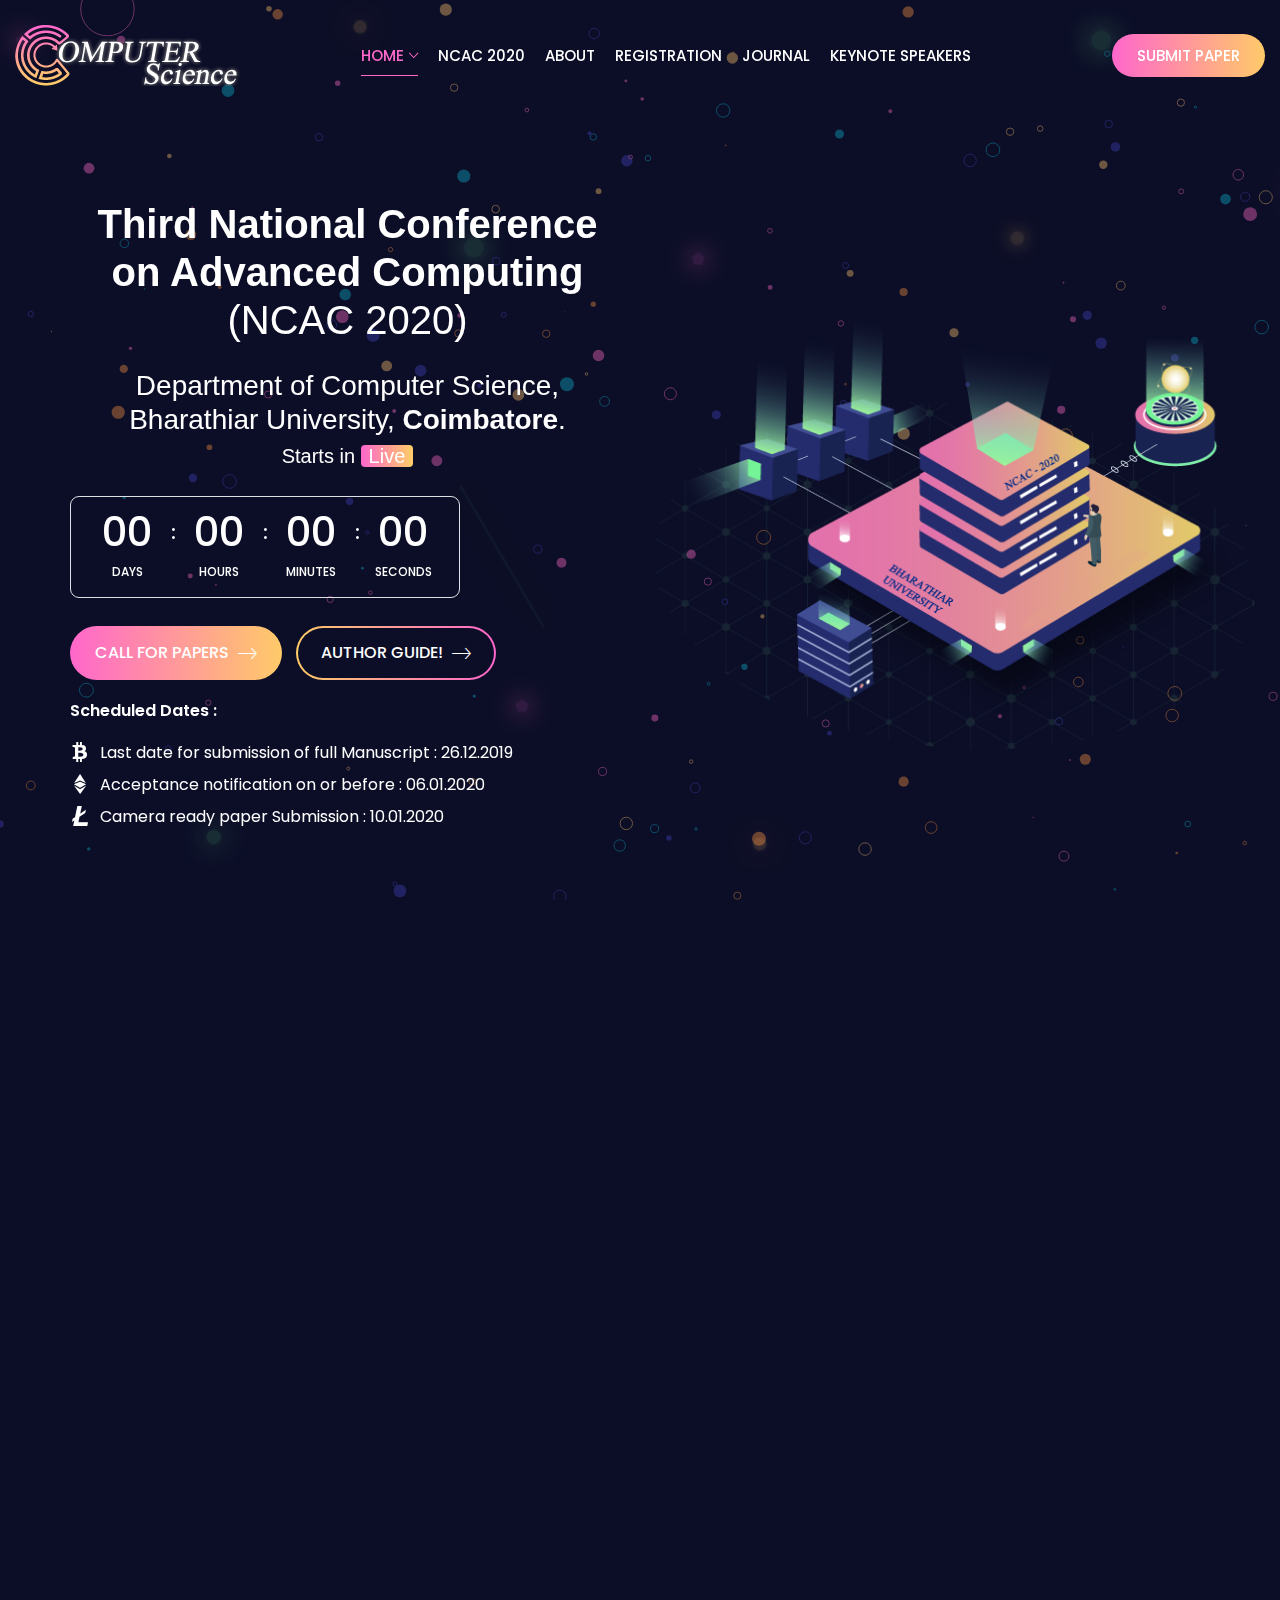
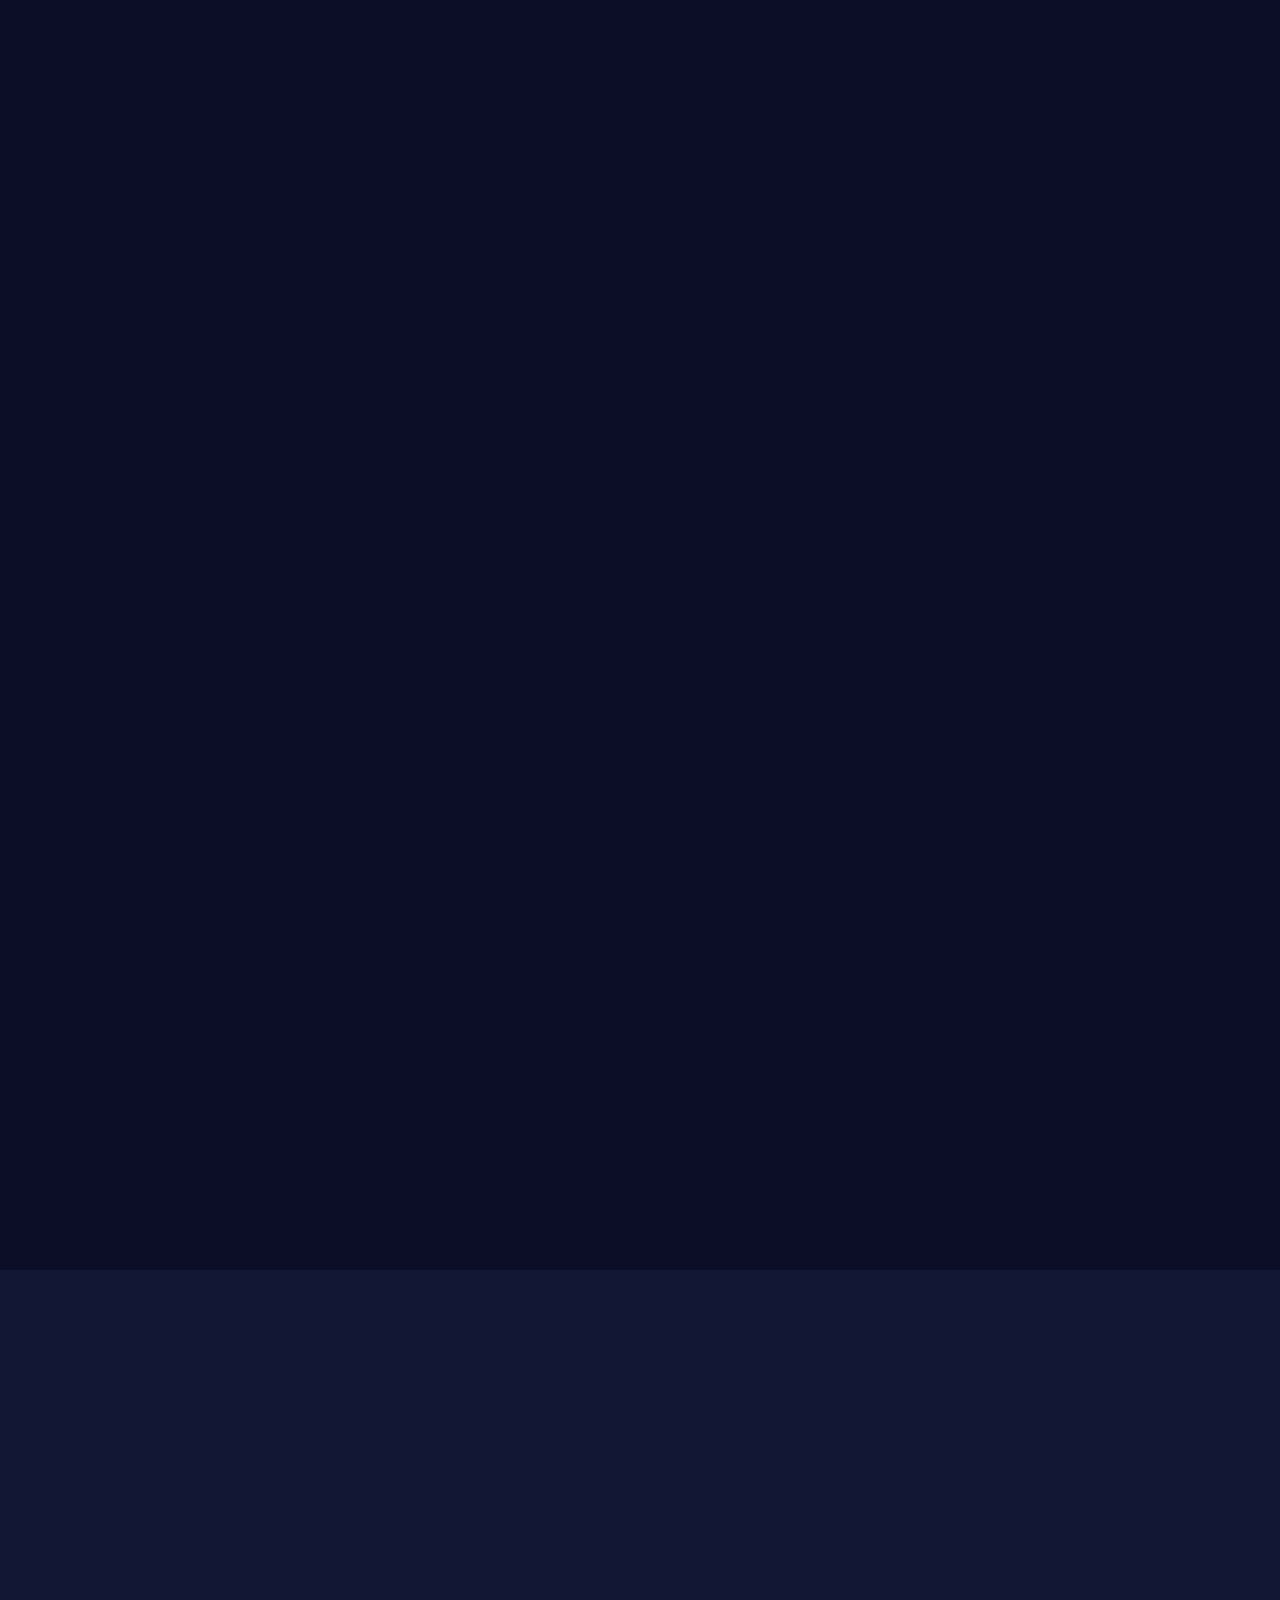
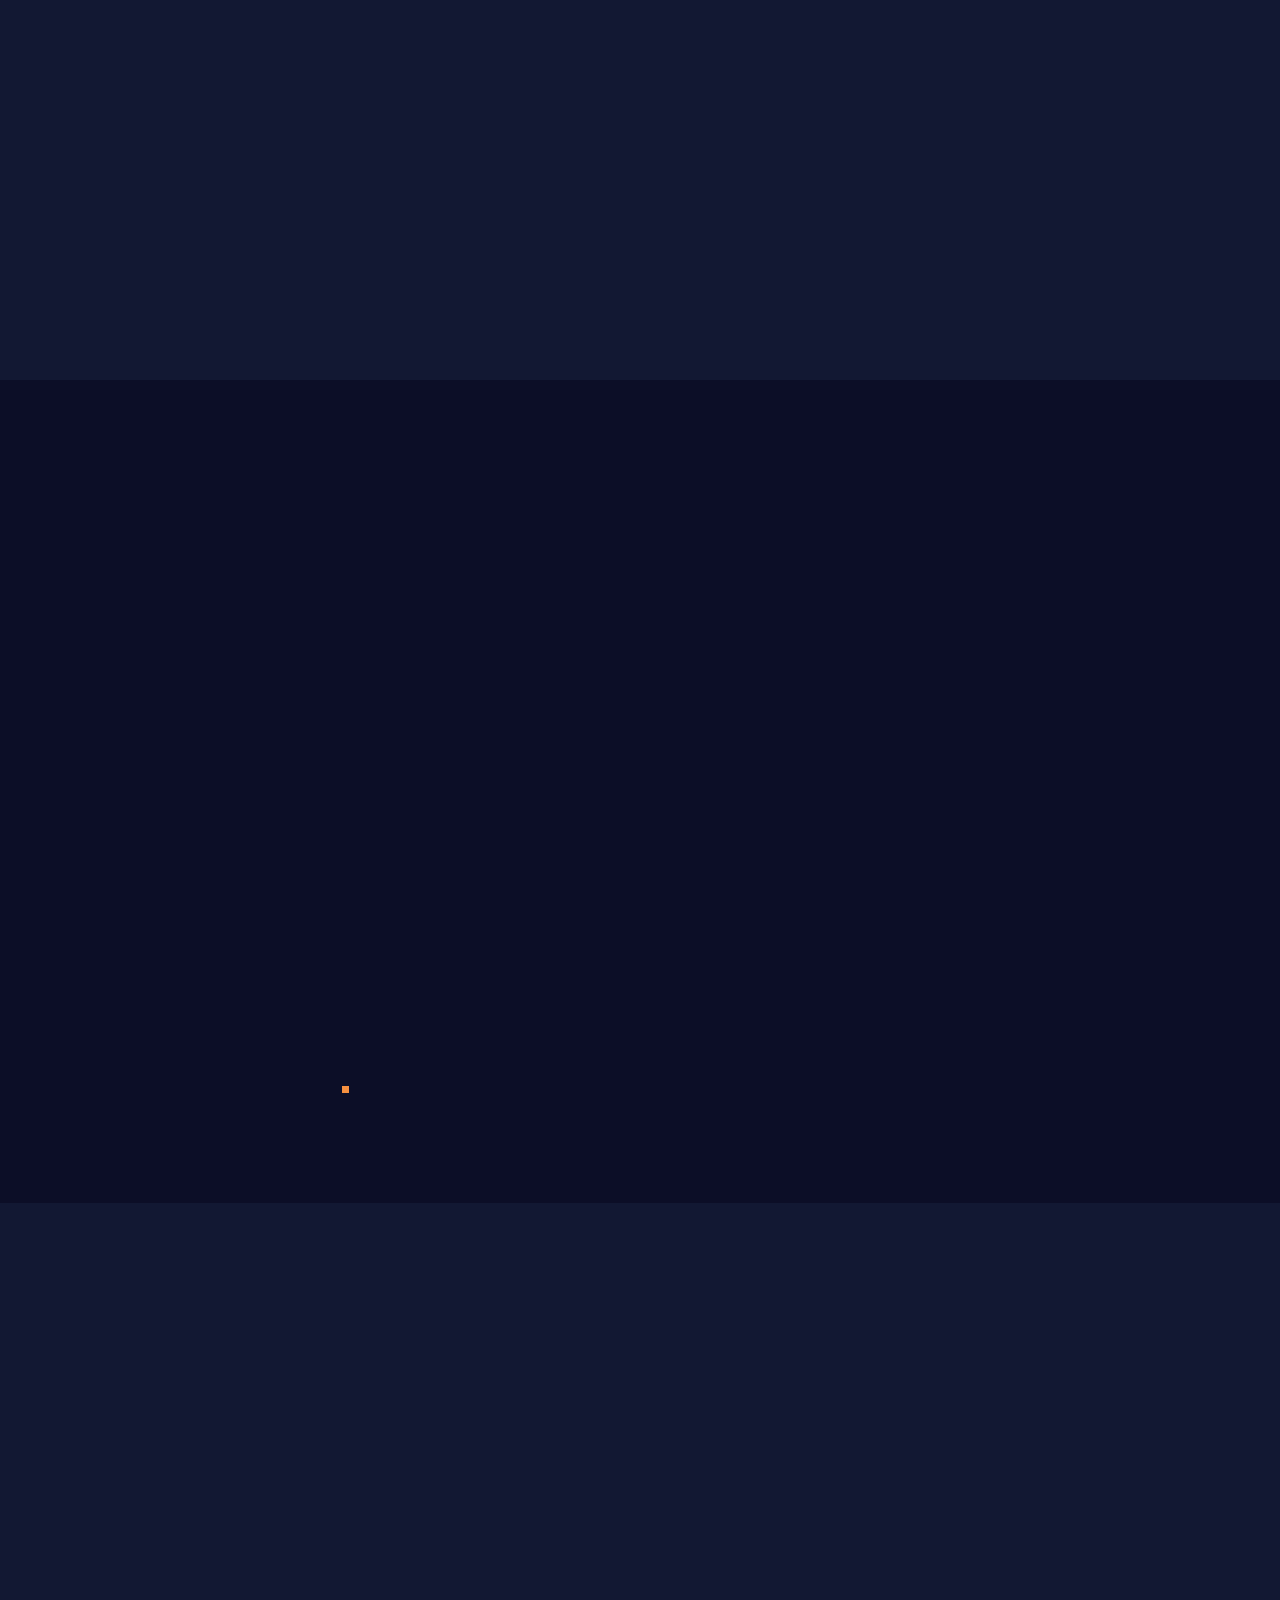
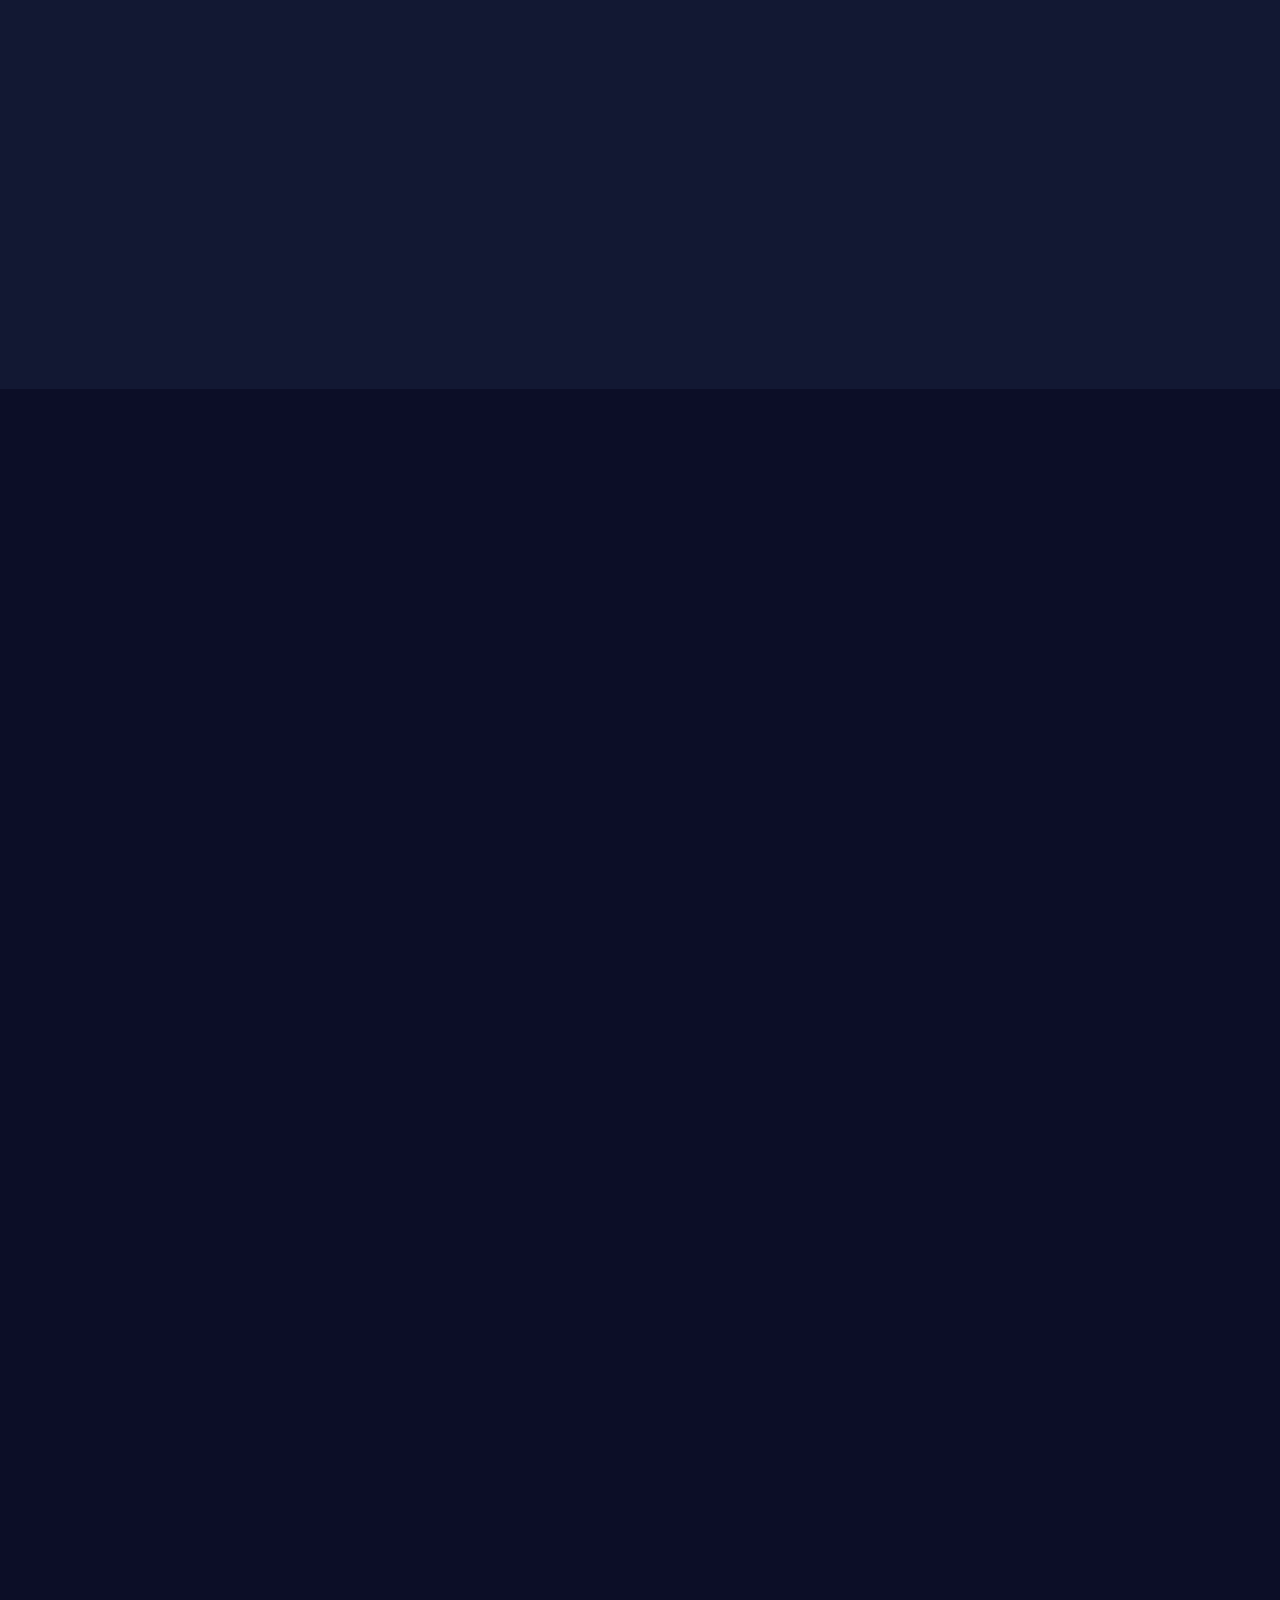
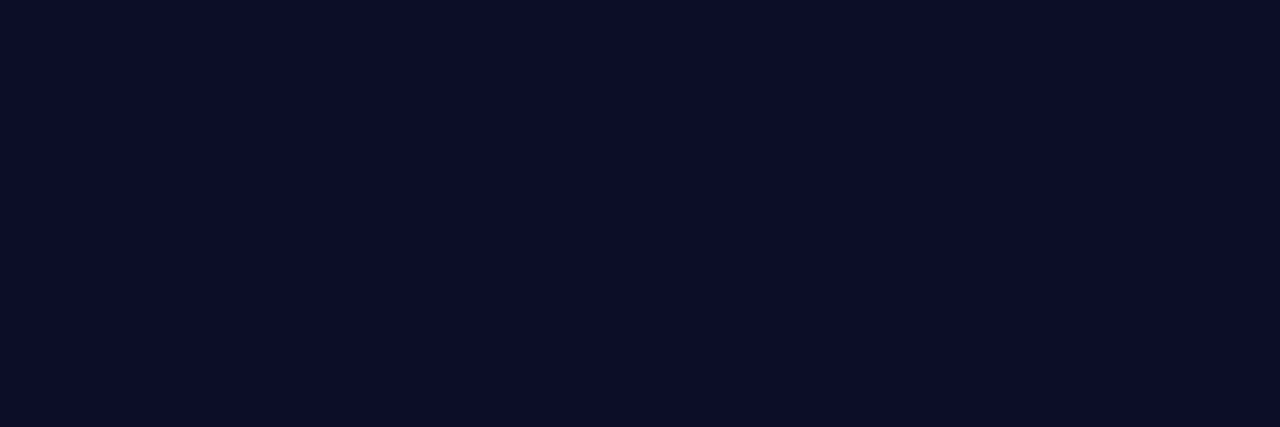
==== commit ebb5108d: "altered" ====
--- a/index.html
+++ b/index.html
@@ -207,7 +207,7 @@
                     <li class="animation" data-animation="fadeInDown" data-animation-delay="1.9s">
                         <div class="lng_dropdown"></div>
                     </li>
-                    <li class="animation" data-animation="fadeInDown" data-animation-delay="2s"><a class="btn btn-default btn-radius nav_item" href="https://docs.google.com/forms/d/e/1FAIpQLSfGUokS39xv8yfyOj7955mVc9qcjPwz7MLHy8eM16WUsbIyVw/viewform?usp=sf_link">Register</a></li>
+                    <li class="animation" data-animation="fadeInDown" data-animation-delay="2s"><a class="btn btn-default btn-radius nav_item" href="https://docs.google.com/forms/d/e/1FAIpQLSfGUokS39xv8yfyOj7955mVc9qcjPwz7MLHy8eM16WUsbIyVw/viewform?usp=sf_link">Submit Paper</a></li>
                 </ul>
 			</div>
 		</nav>
@@ -280,7 +280,7 @@
 		<div class="row align-items-center">
 			
 				<div class="title_default_light title_border text-center">
-                  <h4 class="animation" data-animation="fadeInUp" data-animation-delay="0.2s">AIM</h4>
+                  <h4 class="animation" data-animation="fadeInUp" data-animation-delay="0.2s" style="text-align:center;">AIM</h4>
                   <p class="animation" data-animation="fadeInUp" data-animation-delay="0.4s">The aim of the conference is to bring together experts and to discuss the ideas and strategies for advanced computing. The conference will provide a suitable platform for the experts and the research scholars to exchange their ideas and explore new directions in advanced computing. </p>
         		</div>
 	  </div>
@@ -312,7 +312,7 @@
             </div>
             <div class="col-lg-4 col-md-6 col-sm-12">
             	<div class="box_wrap text-center animation" data-animation="fadeInUp" data-animation-delay="1s"><img src="assets/images/service_icon5.png" alt="service_icon5"/>
-                  <h4>Payment</h4>
+                  <h4>PAYMENT</h4>
                   <p>NEFT/RTGS/IMPS Transfer:<br>
                   </p>
                   <p>A/C Name      : The Organizing Secretary, NCAC 20<br>
@@ -363,7 +363,8 @@
                 </div>
             </div>
             <div class="col-lg-6 col-md-12 col-sm-12 res_md_mt_30 res_sm_mt_20">
-                <div class="title_default_light title_border">
+                <div class="title_default_light ">
+                  <h4 class="animation" data-animation="fadeInUp" data-animation-delay="0.4s">How to Reach us </h4>
                   <p class="animation" data-animation="fadeInUp" data-animation-delay="0.4s">The University is situated near Maruthamalai on the National highway (NH 47) around 20 kms from Coimbatore. It is well connected by air, rail &amp; road.</p>
                   <h4 class="animation" data-animation="fadeInUp" data-animation-delay="0.2s">About the University and department</h4>
                   <p class="animation" data-animation="fadeInUp" data-animation-delay="0.4s">The aim of the University is to provide quality higher education to all people. We develop the citizens with knowledge, skills, innovations in research, creativeness which reach out internationally and nationally by offering selfless services. <span class="animation animated fadeInUp" style="animation-delay: 0.4s; opacity: 1;">The Department of Computer Science is providing all facilities, motivating seminar and project presentation with teaching. The Department offers the PG courses in M.Sc Computer Science, M.Phil and Ph.D programmes to enrich the Research activities for the young graduates. The thrust areas of Research in the Department of Computer Science are Speech Recognition, Wireless Sensor Networks, Machine Learning/ Deep Learning, Image Processing, Big Data Analytics and Protein / Gene Analysis. </span></p>
@@ -381,7 +382,7 @@
         <div class="row">
 			<div class="col-lg-6 offset-lg-3 col-md-12 col-sm-12">
                 <div class="title_default_light title_border text-center">
-                    <h4 class="animation" data-animation="fadeInUp" data-animation-delay="0.2s"><span class="animation animated fadeInUp" style="animation-delay: 0.2s; opacity: 1;">Registration Details</span></h4>
+                    <h4 class="animation" data-animation="fadeInUp" data-animation-delay="0.2s" style="text-align:center;"><span class="animation animated fadeInUp" style="animation-delay: 0.2s; opacity: 1;text-align:center;">Registration Details</span></h4>
                     <p class="animation" data-animation="fadeInUp" data-animation-delay="0.4s">Full Time Research Scholars/ P.G. Students: Rs. 500/- <br>
 Faculty Members                                          : Rs. 600/- <br>
 Industry/ Others                                            : Rs. 700/-<br>
@@ -437,7 +438,7 @@
 		<div class="row">
 			<div class="col-lg-6 col-md-12 col-sm-12 res_md_mb_40">
                 <div class="title_default_light title_border text-center">
-                    <h4 class="animation" data-animation="fadeInUp" data-animation-delay="0.2s"><span class="animation animated fadeInUp" style="animation-delay: 0.2s; opacity: 1;">Total Papers Received</span></h4>
+                    <h4 class="animation" data-animation="fadeInUp" data-animation-delay="0.2s" style="text-align:center;"><span class="animation animated fadeInUp" style="animation-delay: 0.2s; opacity: 1;">Total Papers Received</span></h4>
                 </div>
                 <div class="lg_pt_20 res_sm_pt_0 text-center animation" data-animation="fadeInRight" data-animation-delay="0.2s"> 
                     <img  src="assets/images/sale-proceeds3.png" alt="sale-proceeds3" /> 
@@ -487,7 +488,7 @@
     <div class="row text-center">
       <div class="col-lg-8 col-md-12 offset-lg-2">
         <div class="title_default_light title_border text-center">
-          <h4 class="animation" data-animation="fadeInUp" data-animation-delay="0.2s">Journal</h4>
+          <h4 class="animation" data-animation="fadeInUp" data-animation-delay="0.2s" style="text-align:center;">Journal</h4>
           <p class="animation" data-animation="fadeInUp" data-animation-delay="0.4s">Papers for publication in the IJSRC are selected through rigorous peer review to ensure originality, timeliness, relevance, and readability. The journal also seeks original research articles, state-of-the-art reviews and high-quality technical notes for publication from experts in the field, to promote insightful understanding of the recent advances in the field of basic sciences, life sciences, engineering and allied fields.</p>
           <h3 class="animation" data-animation="fadeInUp" data-animation-delay="0.4s">Link: <a href="http://ijsrc.in/index.html">http://ijsrc.in/index.html</a></h3>
         </div>
@@ -495,9 +496,7 @@
     </div>
     </div>
 </section>
-<p>
-  <section id="faq2" class="bg_light_dark"></section>
-</p>
+
 <h4 class="animation" data-animation="fadeInUp" data-animation-delay="0.2s"><!-- END SECTION TIMELINE --> 
 
 <!-- START SECTION TEAM -->
@@ -518,38 +517,12 @@
             <h4>Dr. E. Chandra</h4>
             <p>Head Of Department</p>
           </div>
-          <div id="team5" class="team_pop mfp-hide">
-            <div class="row m-0">
-              <div class="col-md-4 text-center">
-                <div class="team_img_wrap"> <img class="w-100" src="assets/images/team-lg-6.jpg" alt="user_img-lg"/>
-                  <div class="team_title">
-                    <h4>Kent Pierce</h4>
-                    <span>Invester</span> </div>
-                </div>
-                <div class="social_single_team list_none mt-3">
-                  <ul>
-                    <li><a href="#"><i class="fa fa-facebook"></i></a></li>
-                    <li><a href="#"><i class="fa fa-twitter"></i></a></li>
-                    <li><a href="#"><i class="fa fa-linkedin"></i></a></li>
-                    <li><a href="#"><i class="fa fa-pinterest-p"></i></a></li>
-                  </ul>
-                </div>
-              </div>
-              <div class="col-md-8">
-                <div class="pt-3">
-                  <h5>About</h5>
-                  <hr>
-                  <p>Founder of Venus Media Ltd and Owner of leading website for affiliates in the entertainment industry TakeBucks, he is a videographer, photographer and producer with a big number of successful entrepreneurships under his name over the last 18 years.</p>
-                  <p>Founder of Venus Media Ltd and Owner of leading website for affiliates in the entertainment industry TakeBucks, he is a videographer, photographer and producer with a big number of successful entrepreneurships under his name over the last 18 years.</p>
-                </div>
-              </div>
-            </div>
-          </div>
-        </div>
-      </div>
-      <p>&nbsp;</p>
-    </div>
-    <p>&nbsp;</p>
+          
+      </div>
+
+    </div>
+	 
+  
     <div class="col-lg-4 col-md-6 col-sm-6 res_md_mb_30 res_sm_mb_20">
       <div class="bg-white radius_box team_box_s3 animation" data-animation="fadeInUp" data-animation-delay="0.4s">
         <div class="text-center"> <img src="assets/images/team_img2.png" alt="team6"/>
@@ -586,14 +559,11 @@
           </div>
         </div>
   </div>
-  <p>&nbsp;</p>
 </section>
 <!-- END SECTION TEAM --> 
 
 <!-- START SECTION FAQ -->
-<section id="faq" class="bg_light_dark">
-  <h4 class="animation" data-animation="fadeInUp" data-animation-delay="0.2s">&nbsp;</h4>
-</section>
+
 <p><!-- END SECTION FAQ -->
   
   <!-- START SECTION BLOG -->
@@ -601,164 +571,101 @@
   <span class="animation"><a class="btn btn-default btn-radius nav_item" href="https://docs.google.com/forms/d/e/1FAIpQLSfGUokS39xv8yfyOj7955mVc9qcjPwz7MLHy8eM16WUsbIyVw/viewform?usp=sf_link">Keynote Speakers</a></span>
 <div class="container">
   <div class="row small_space"></div>
-  <p>&nbsp;</p>
+  
 </div>
 <!-- END SECTION BLOG -->
 
 <!-- START CLIENTS SECTION -->
-<section class="client_logo small_pt small_pb">
-  <div class="col-lg-4 col-md-6 col-sm-6 res_md_mb_30 res_sm_mb_20">
-    <div class="bg-white radius_box team_box_s3 animation" data-animation="fadeInUp" data-animation-delay="0.4s">
-      <div class="text-center"> <img src="assets/images/preveen.PNG" alt="team6"/>
-        <div class="team_social_s2 list_none">
-          <ul>
-            
-          </ul>
-        </div>
-      </div>
-      <div class="team_info text-center">
-        <h4><span style="color: #2C46BC">Dr. D. Preveen Kumar</span>r</h4>
-        <p>Scientist - 'G'</p>
-        <p>Ministry of Earth Sciences</p>
-      </div>
-      <div id="team3" class="team_pop mfp-hide">
-        <div class="row m-0">
-          <div class="col-md-4 text-center">
-            <div class="team_img_wrap"> <img class="w-100" src="assets/images/team-lg-6.jpg" alt="user_img-lg"/>
-              <div class="team_title">
-                <h4>Kent Pierce</h4>
-                <span>Invester</span></div>
-            </div>
-            <div class="social_single_team list_none mt-3">
+<section id="team" class="section_team small_pt">
+  <div class="container">
+    <div class="row small_space">
+      <div class="col-lg-4 col-md-6 col-sm-6 res_md_mb_30 res_sm_mb_20">
+        <div class="bg-white radius_box team_box_s3 animation" data-animation="fadeInUp" data-animation-delay="0.4s">
+          <div class="text-center"> <img src="assets/images/preveen.PNG" alt="team6"/>
+            <div class="team_social_s2 list_none">
               <ul>
-                <li><a href="#"><i class="fa fa-facebook"></i></a></li>
-                <li><a href="#"><i class="fa fa-twitter"></i></a></li>
-                <li><a href="#"><i class="fa fa-linkedin"></i></a></li>
-                <li><a href="#"><i class="fa fa-pinterest-p"></i></a></li>
+              
               </ul>
             </div>
           </div>
-          <div class="col-md-8">
-            <div class="pt-3">
-              <h5>About</h5>
-              <hr>
-              <p>Founder of Venus Media Ltd and Owner of leading website for affiliates in the entertainment industry TakeBucks, he is a videographer, photographer and producer with a big number of successful entrepreneurships under his name over the last 18 years.</p>
-              <p>Founder of Venus Media Ltd and Owner of leading website for affiliates in the entertainment industry TakeBucks, he is a videographer, photographer and producer with a big number of successful entrepreneurships under his name over the last 18 years.</p>
-            </div>
-          </div>
-        </div>
-      </div>
-    </div>
-  </div>
-  <p>&nbsp;</p>
-  <div class="col-lg-4 col-md-6 col-sm-6 res_md_mb_30 res_sm_mb_20">
-    <div class="bg-white radius_box team_box_s3 animation" data-animation="fadeInUp" data-animation-delay="0.4s">
-      <div class="text-center"> <img src="assets/images/athiyaman.PNG" alt="team6" height="153"/>
-        <div class="team_social_s2 list_none">
-          <ul>
-            
-          </ul>
-        </div>
-      </div>
-      <div class="team_info text-center">
+         <div class="team_info text-center">
+			<h4><span style="color: #2C46BC">Dr. D. Preveen Kumar</span>r</h4>
+			<p>Scientist - 'G'</p>
+			<p>Ministry of Earth Sciences</p>
+		  </div>
+          
+      </div>
+
+    </div>
+	 
+  
+    <div class="col-lg-4 col-md-6 col-sm-6 res_md_mb_30 res_sm_mb_20">
+      <div class="bg-white radius_box team_box_s3 animation" data-animation="fadeInUp" data-animation-delay="0.4s">
+        <div class="text-center"> <img src="assets/images/athiyaman.PNG" alt="team6"/>
+          <div class="team_social_s2 list_none">
+            <ul>
+              
+            </ul>
+          </div>
+        </div>
+        <div class="team_info text-center">
         <h4>Dr. B.Athiyaman</h4>
         <p>Scientist - F &amp; Head</p>
         <p>(Computer &amp; Network Division)</p>
         <p>Ministry of Earth Sciences</p>
       </div>
-      <div id="team4" class="team_pop mfp-hide">
-        <div class="row m-0">
-          <div class="col-md-4 text-center">
-            <div class="team_img_wrap"> <img class="w-100" src="assets/images/team-lg-6.jpg" alt="user_img-lg"/>
-              <div class="team_title">
-                <h4>Kent Pierce</h4>
-                <span>Invester</span></div>
-            </div>
-            <div class="social_single_team list_none mt-3">
-              <ul>
+        <div id="team2" class="team_pop mfp-hide">
+          <div class="row m-0">
+            <div class="col-md-4 text-center">
+              <div class="team_img_wrap"> <img class="w-100" src="assets/images/team-lg-6.jpg" alt="user_img-lg"/>
                 
-              </ul>
-            </div>
-          </div>
-          <div class="col-md-8">
-            <div class="pt-3">
-              <h5>About</h5>
-              <hr>
-              <p>Founder of Venus Media Ltd and Owner of leading website for affiliates in the entertainment industry TakeBucks, he is a videographer, photographer and producer with a big number of successful entrepreneurships under his name over the last 18 years.</p>
-              <p>Founder of Venus Media Ltd and Owner of leading website for affiliates in the entertainment industry TakeBucks, he is a videographer, photographer and producer with a big number of successful entrepreneurships under his name over the last 18 years.</p>
+            </div>
+            <div class="col-md-8">
+              <div class="pt-3">
+                
             </div>
           </div>
         </div>
       </div>
     </div>
   </div>
-  <p>&nbsp;</p>
-</section>
-<!-- END CLIENTS SECTION -->
-
-<!-- START SECTION CONTACT --><!-- END SECTION CONTACT --> 
-
-<!-- START FOOTER SECTION -->
-<footer>
-	<div class="top_footer bg_light_dark" data-z-index="1" data-parallax="scroll" data-image-src="assets/images/footer_bg.png">
+      </div>
 	  <div class="col-lg-4 col-md-6 col-sm-6 res_md_mb_30 res_sm_mb_20">
-	    <div class="bg-white radius_box team_box_s3 animation" data-animation="fadeInUp" data-animation-delay="0.4s">
-	      <div class="text-center"><img src="assets/images/vadivu.jpg" alt="team6"/>
-	        <div class="team_social_s2 list_none">
-	          <ul>
-	            
-              </ul>
-            </div>
-          </div>
-	      <div class="team_info text-center">
+      <div class="bg-white radius_box team_box_s3 animation" data-animation="fadeInUp" data-animation-delay="0.4s">
+        <div class="text-center"> <img src="assets/images/vadivu.jpg" alt="team6"/>
+          <div class="team_social_s2 list_none">
+            <ul>
+              
+            </ul>
+          </div>
+        </div>
+		<div class="team_info text-center">
 	        <h4><a href="#team6" class="content-popup">Dr.<span style="color: #2C46BC">P. Shanmuga Vadivu</span></a></h4>
 	        <p>PROFESSOR </p>
 	        <p> The Gandhigram Rural Institute</p>
 	        <p>Dindigul</p>
           </div>
-	      <div id="team6" class="team_pop mfp-hide">
-	        <div class="row m-0">
-	          <div class="col-md-4 text-center">
-	            <div class="team_img_wrap"> <img class="w-100" src="assets/images/team-lg-6.jpg" alt="user_img-lg"/>
-	              <div class="team_title">
-	                <h4>Kent Pierce</h4>
-	                <span>Invester</span> </div>
-                </div>
-	            <div class="social_single_team list_none mt-3">
-	              <ul>
-	                
-                  </ul>
-                </div>
-              </div>
-	          <div class="col-md-8">
-	            <div class="pt-3">
-	              <h5>About</h5>
-	              <hr>
-	              <p>Founder of Venus Media Ltd and Owner of leading website for affiliates in the entertainment industry TakeBucks, he is a videographer, photographer and producer with a big number of successful entrepreneurships under his name over the last 18 years.</p>
-	              <p>Founder of Venus Media Ltd and Owner of leading website for affiliates in the entertainment industry TakeBucks, he is a videographer, photographer and producer with a big number of successful entrepreneurships under his name over the last 18 years.</p>
-                </div>
-              </div>
-            </div>
-          </div>
-        </div>
-      </div>
+        <div id="team2" class="team_pop mfp-hide">
+          <div class="row m-0">
+            <div class="col-md-4 text-center">
+              <div class="team_img_wrap"> <img class="w-100" src="assets/images/team-lg-6.jpg" alt="user_img-lg"/>
+                
+            </div>
+            <div class="col-md-8">
+              <div class="pt-3">
+                
+            </div>
+          </div>
+        </div>
+      </div>
+    </div>
   </div>
-    <p> <span class="animation"><a class="btn btn-default btn-radius nav_item" href="https://docs.google.com/forms/d/e/1FAIpQLSfGUokS39xv8yfyOj7955mVc9qcjPwz7MLHy8eM16WUsbIyVw/viewform?usp=sf_link">thank you</a></span></p>
-    <div class="bottom_footer">
-    <div class="container">
-      <div class="row">
-        <div class="col-md-6">
-          <p class="copyright">&nbsp;</p>
-        </div>
-        <div class="col-md-6">
-          <ul class="list_none footer_menu">
-            <li></li>
-            <li></li>
-          </ul>
-        </div>
-      </div>
-    </div>
-    </div>
+      </div>
+  </div>
+</section>
+<footer>
+	
+    <p><span class="animation"><a class="btn btn-default btn-radius nav_item" href="https://docs.google.com/forms/d/e/1FAIpQLSfGUokS39xv8yfyOj7955mVc9qcjPwz7MLHy8eM16WUsbIyVw/viewform?usp=sf_link">thank you</a></span></p>
 </footer>
 <!-- END FOOTER SECTION --> 
 
--- a/assets/css/style.css
+++ b/assets/css/style.css
@@ -193,6 +193,7 @@
 .title_default_light h4,
 .title_default_light p {
 	color:#fff;
+	text-align: justify;
 }
 .title_blue_dark h4{
 	color: #0043bb;
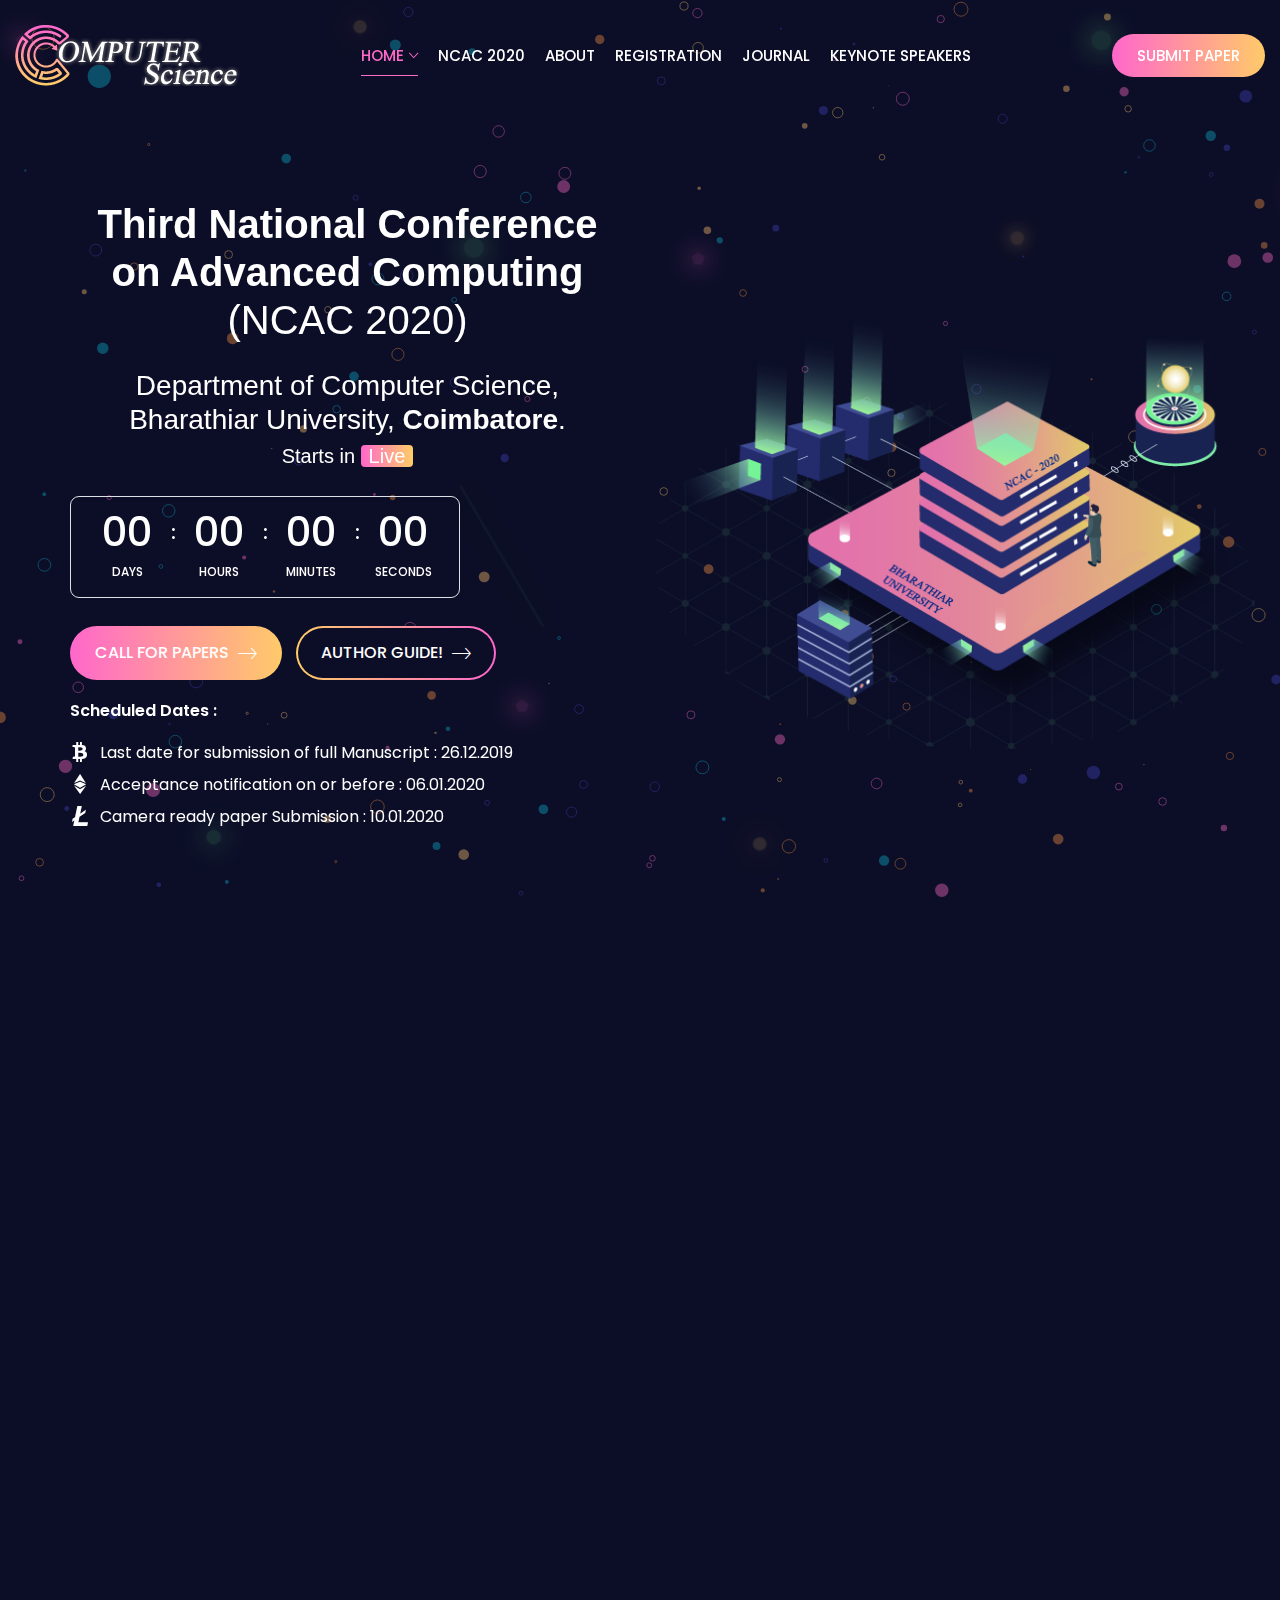
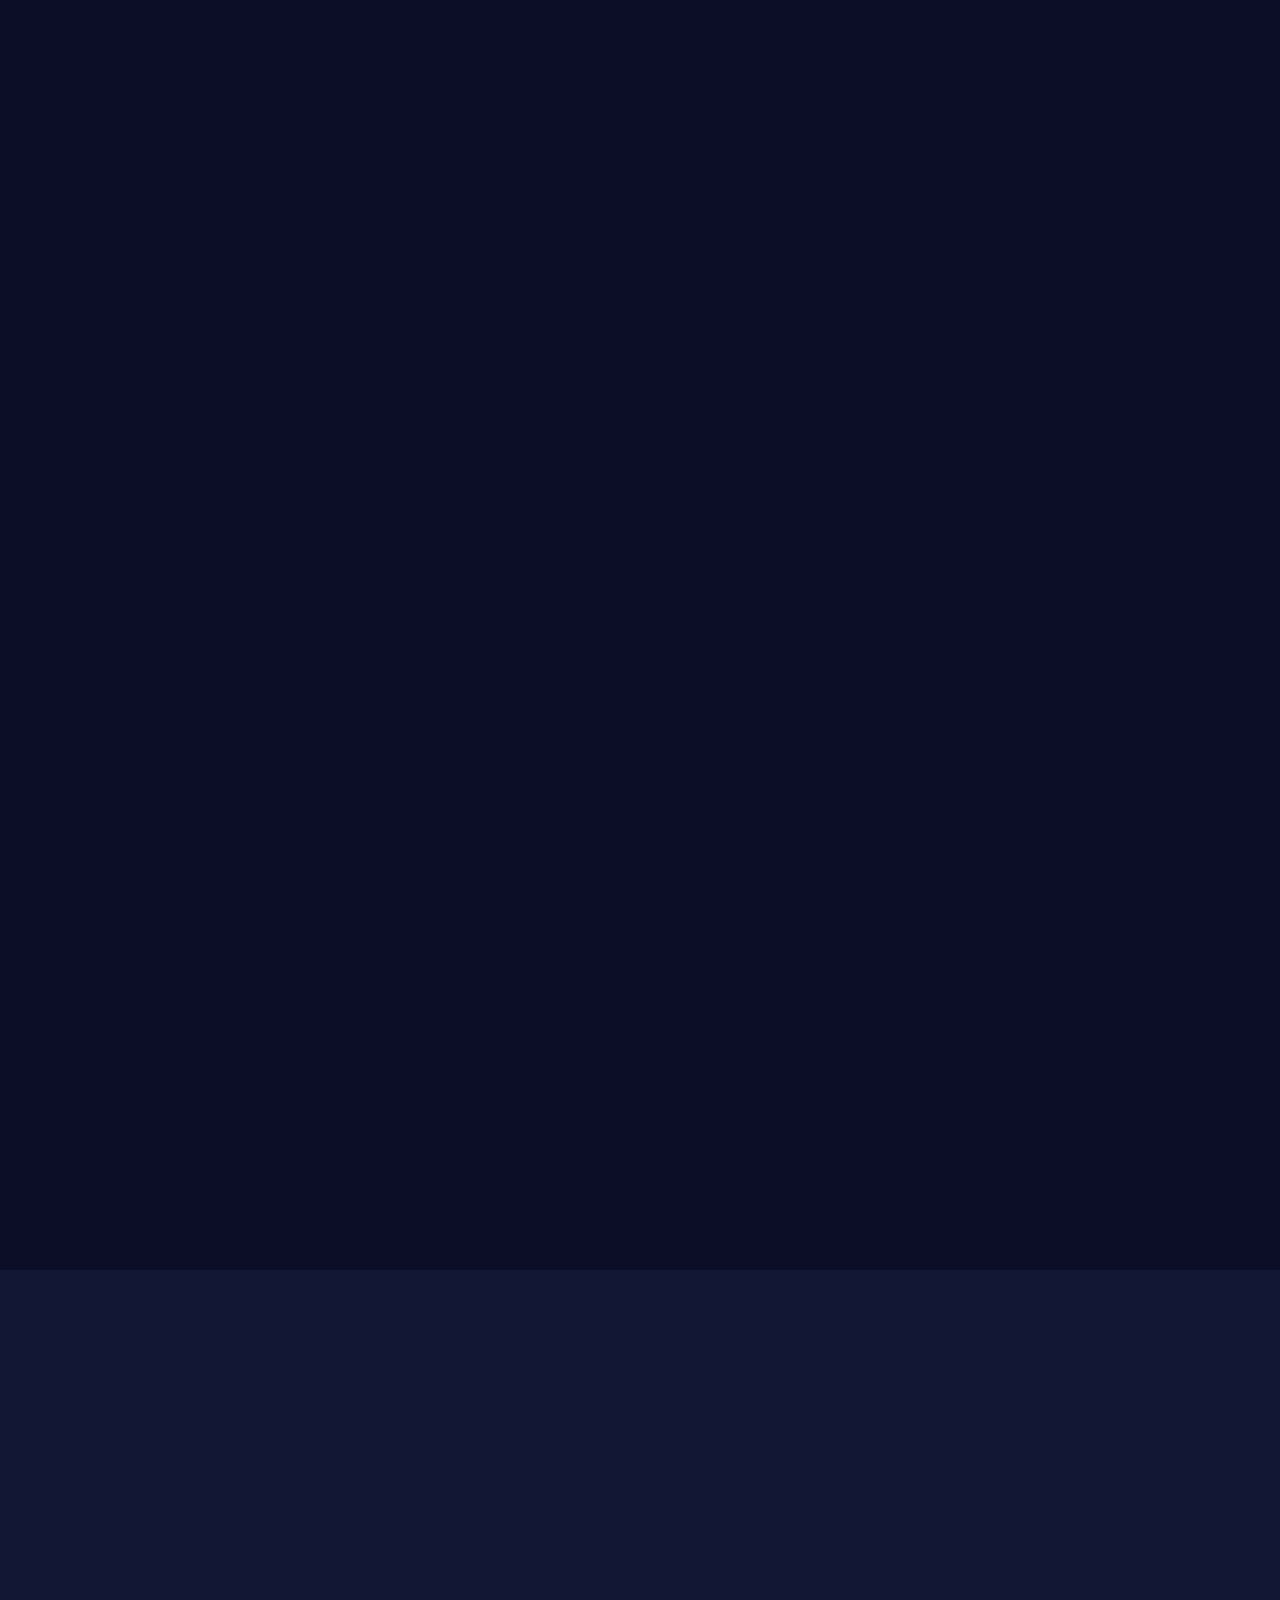
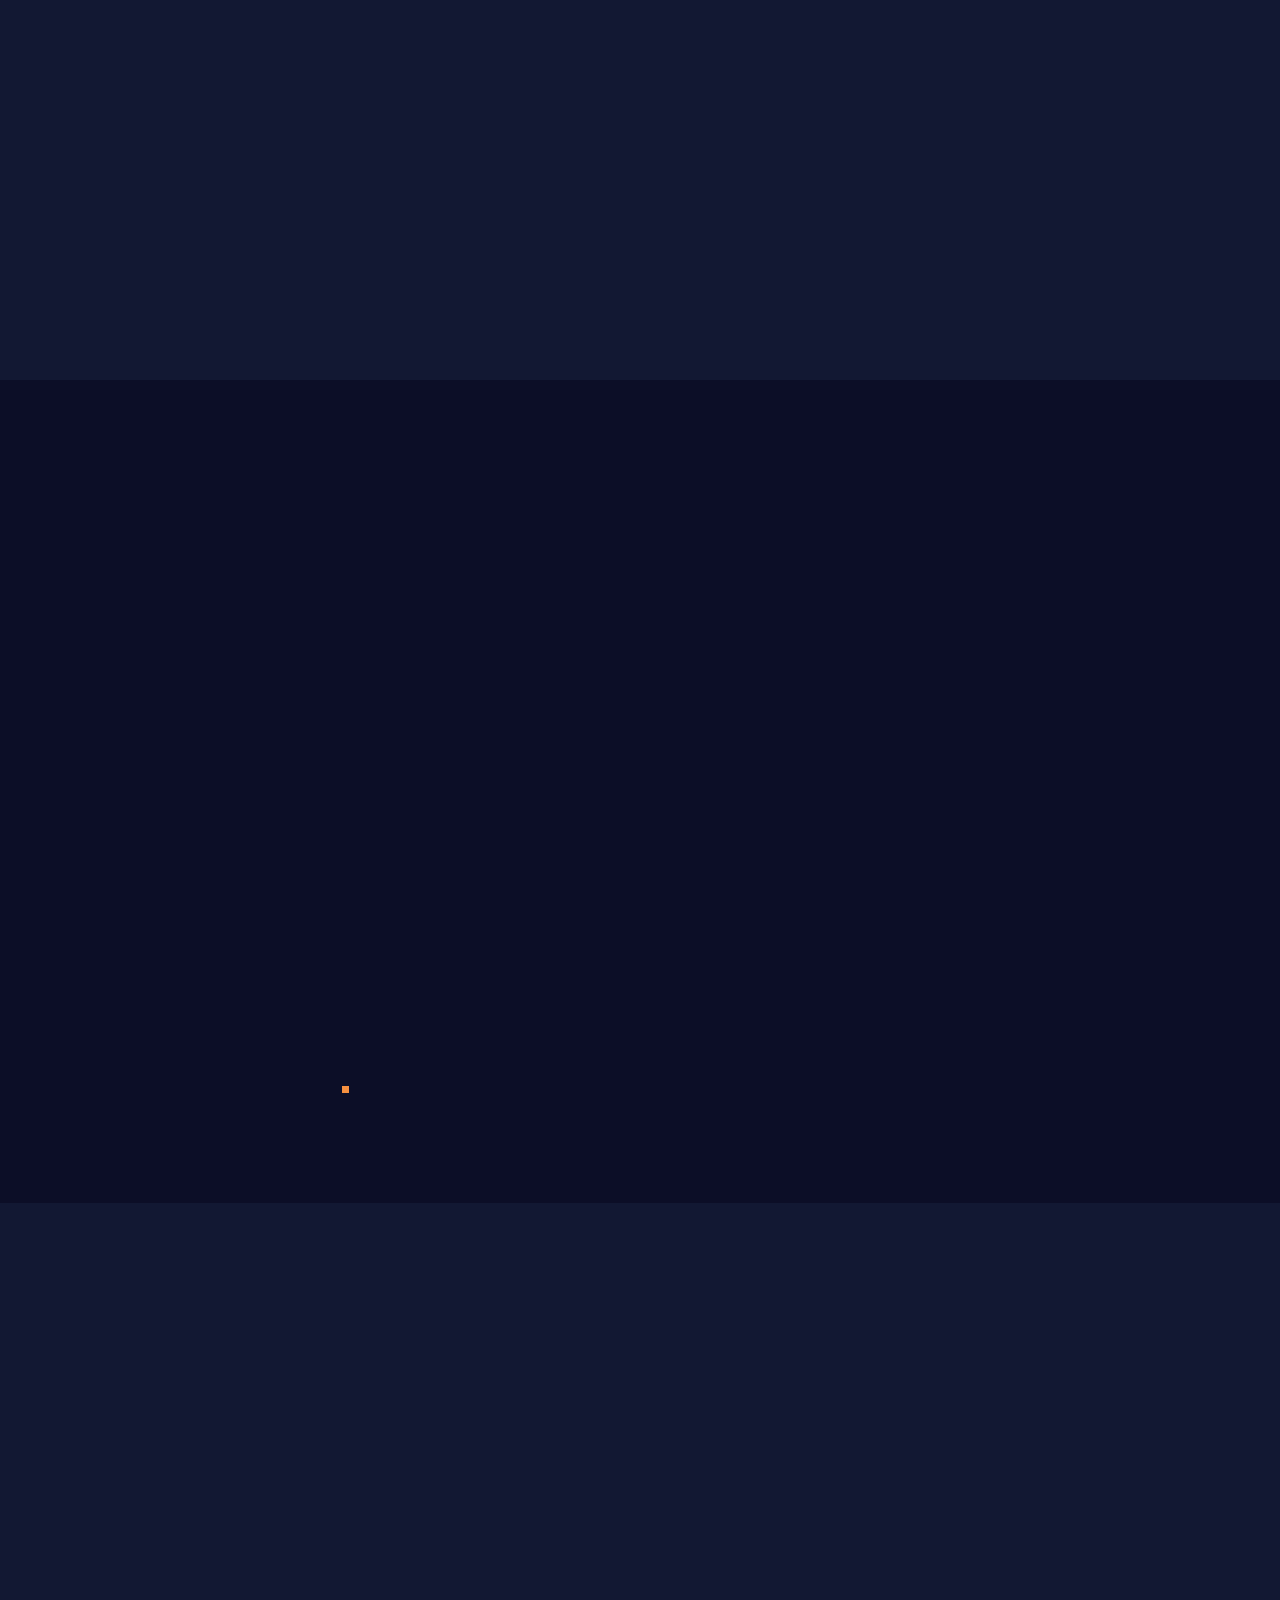
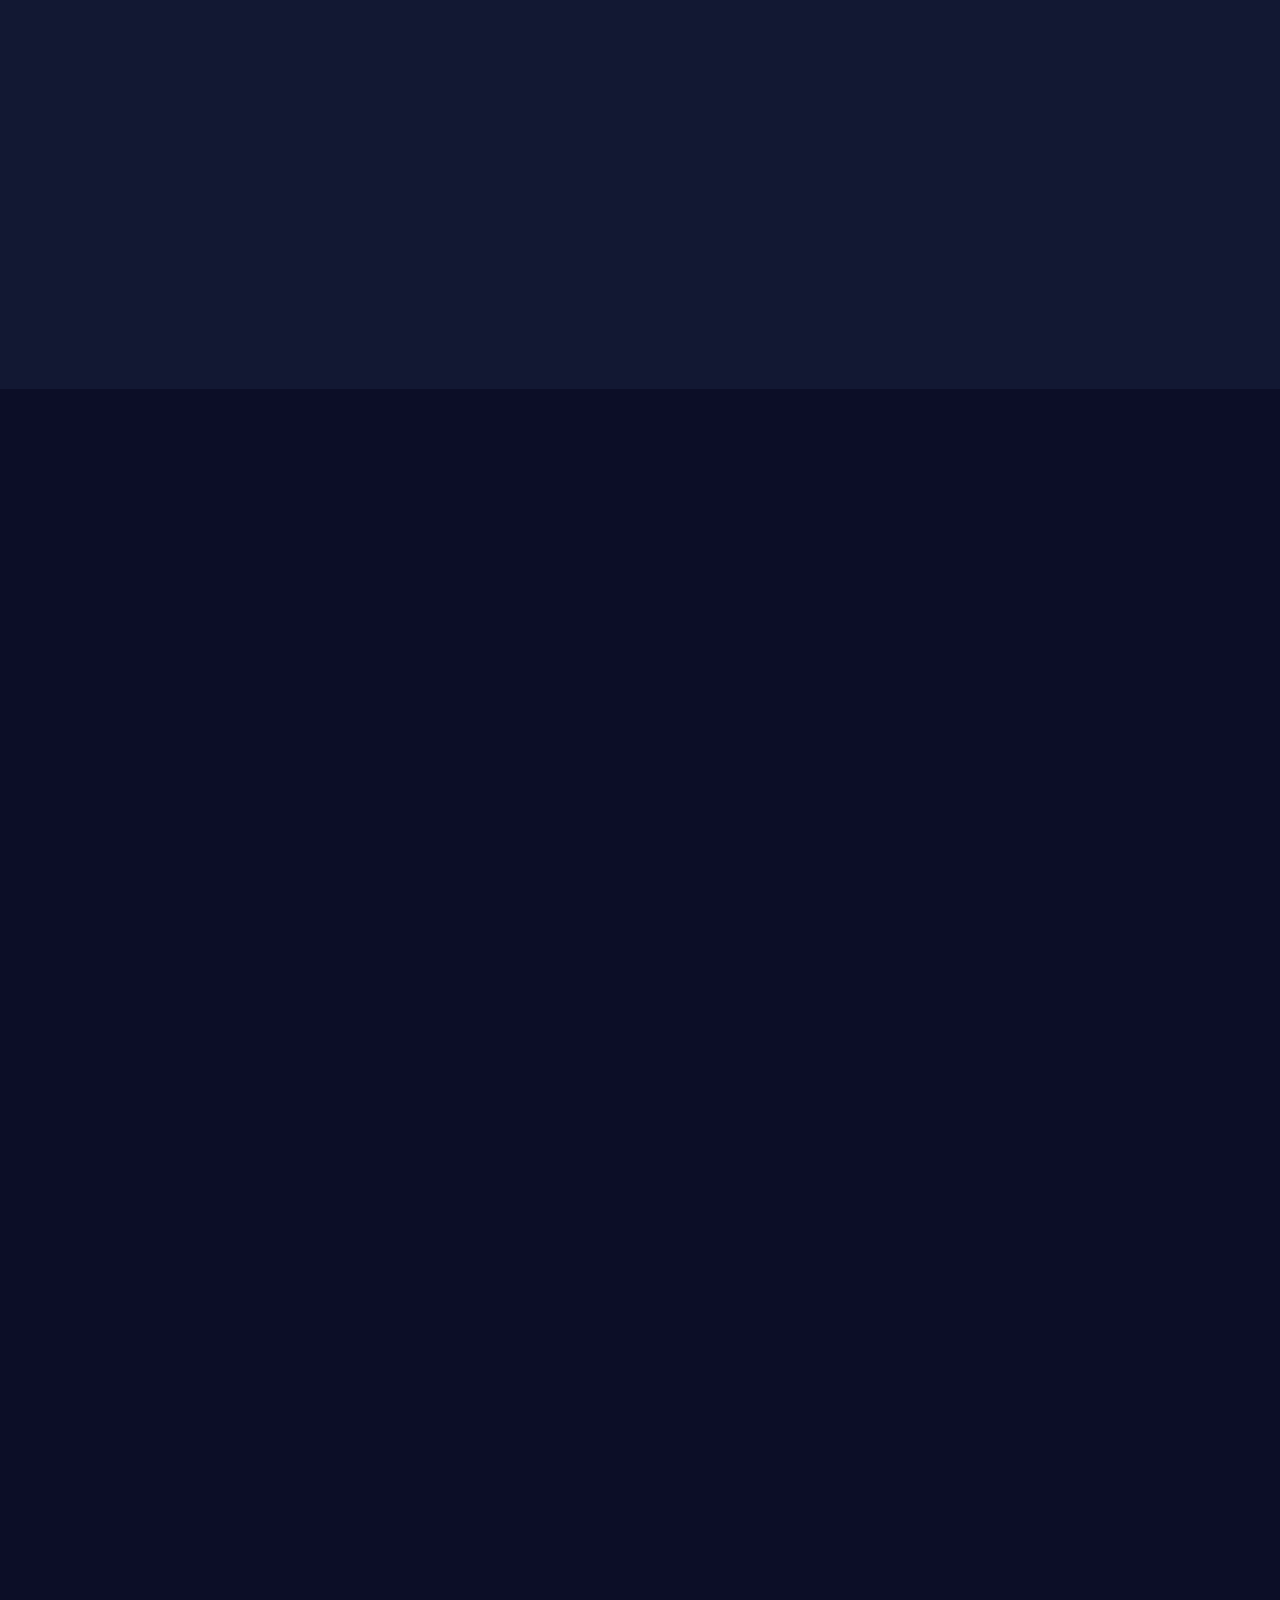
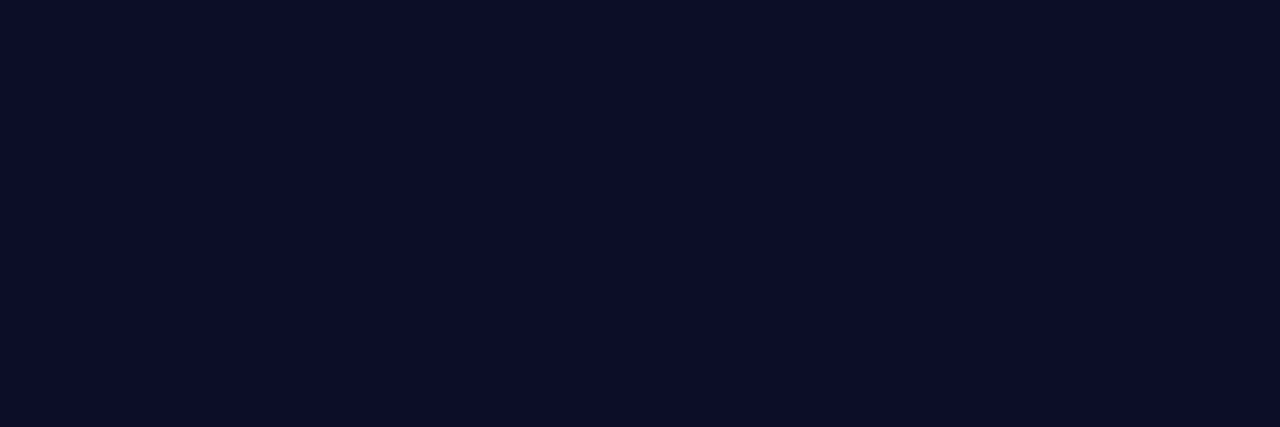
==== commit b0477ada: "altered kumarr" ====
--- a/index.html
+++ b/index.html
@@ -589,7 +589,7 @@
             </div>
           </div>
          <div class="team_info text-center">
-			<h4><span style="color: #2C46BC">Dr. D. Preveen Kumar</span>r</h4>
+			<h4><span style="color: #2C46BC">Dr. D. Preveen Kumar</span></h4>
 			<p>Scientist - 'G'</p>
 			<p>Ministry of Earth Sciences</p>
 		  </div>
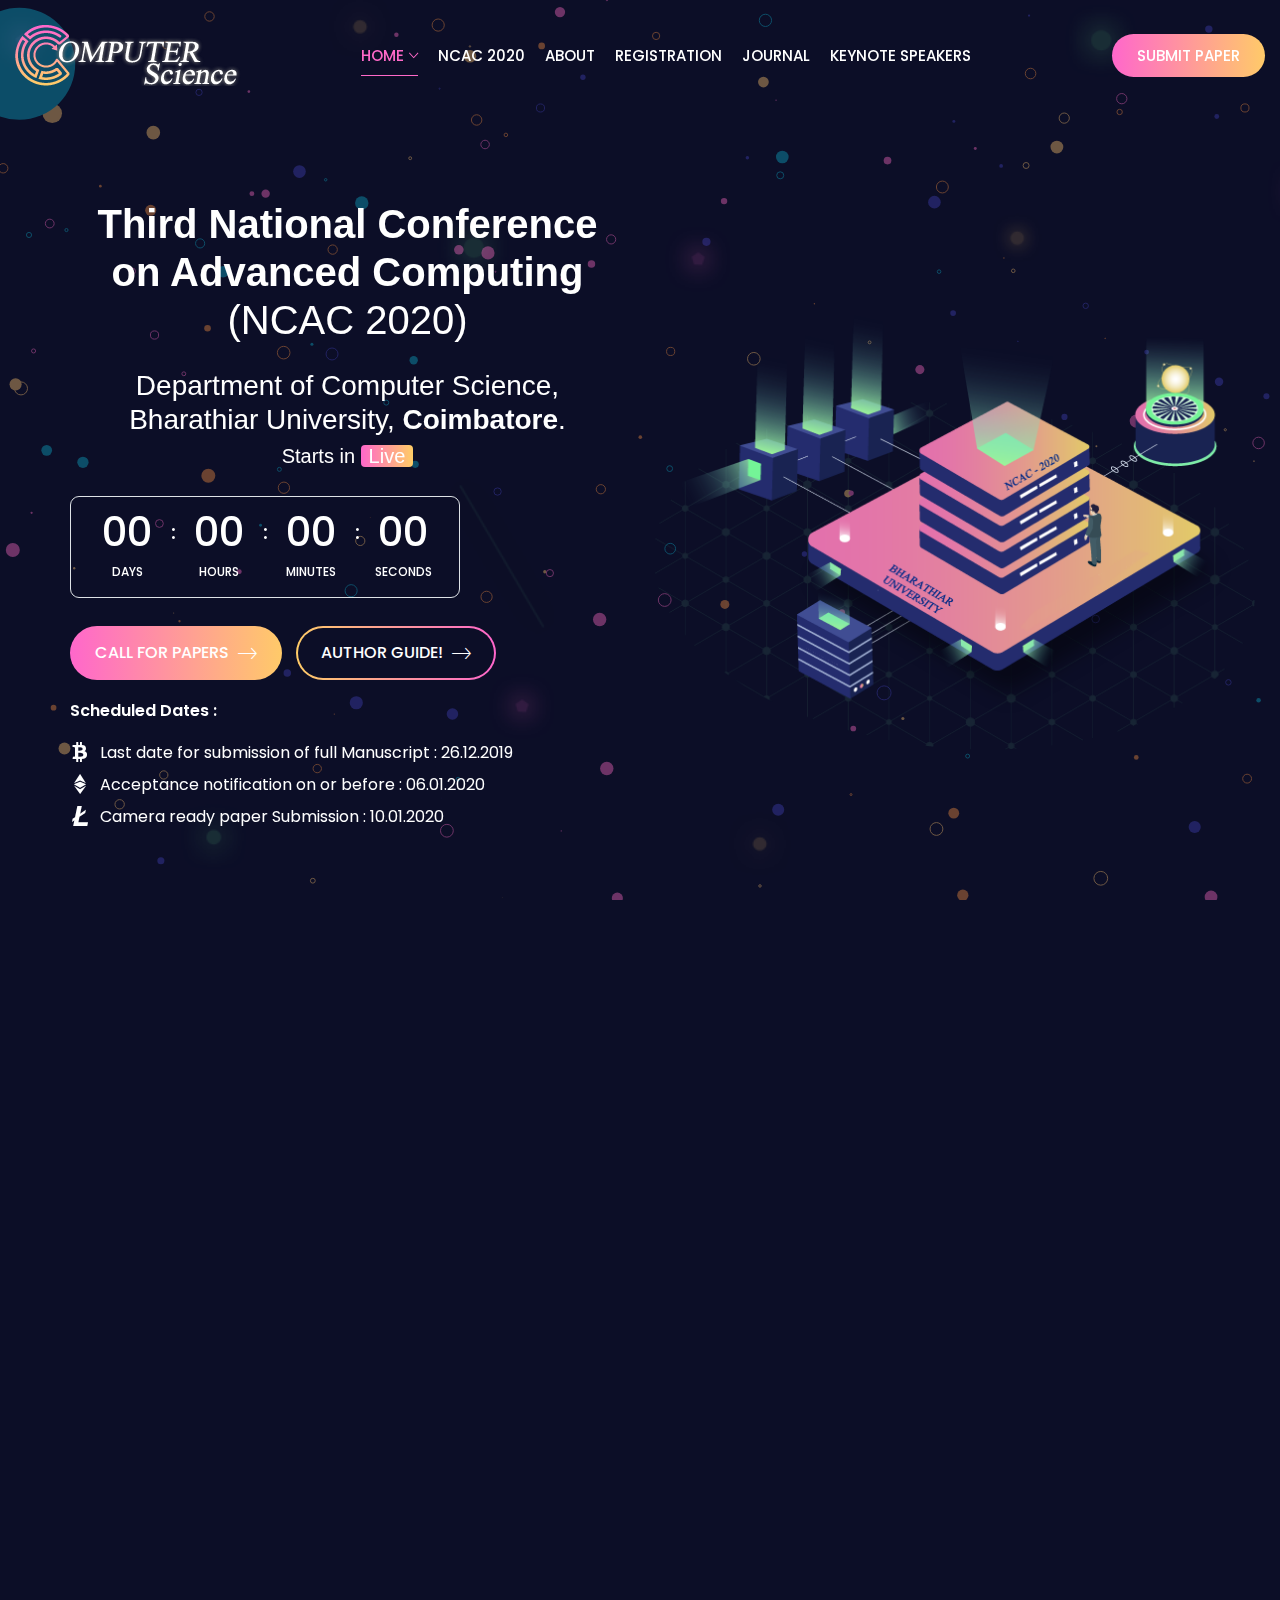
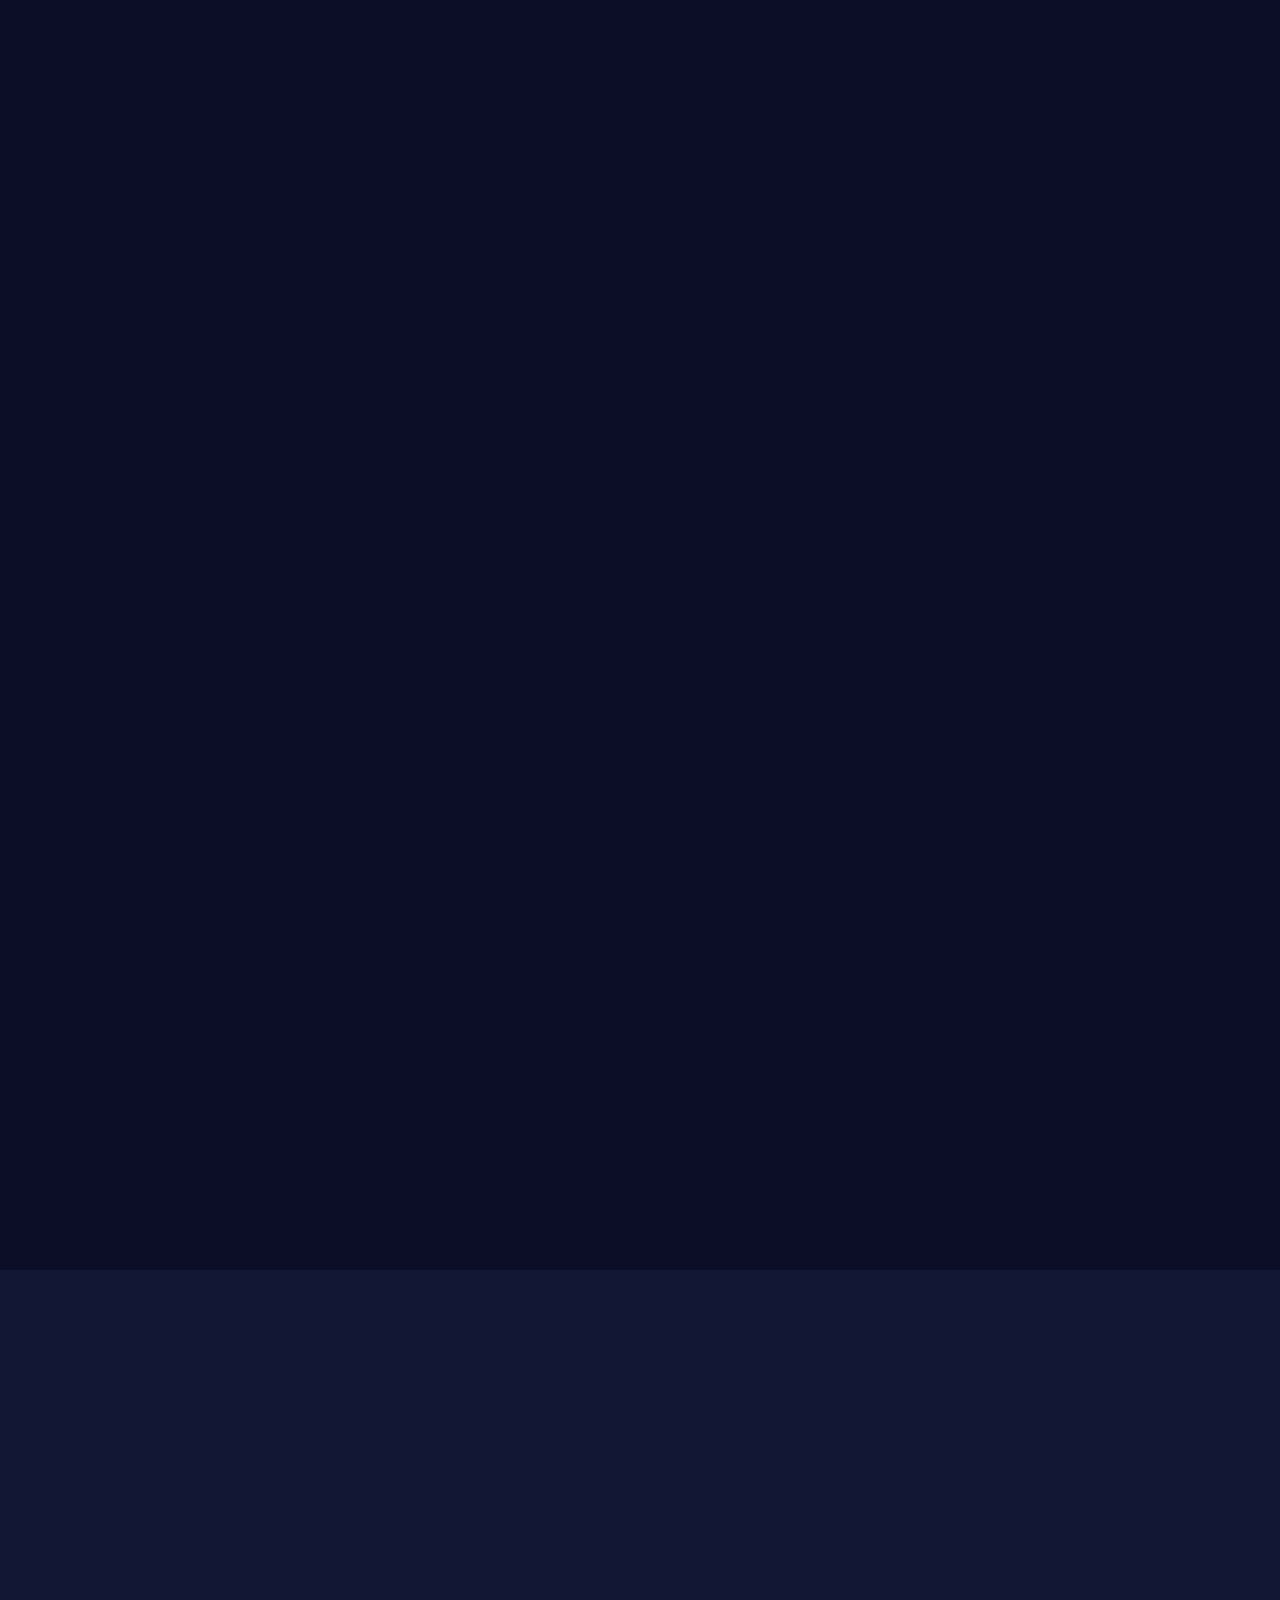
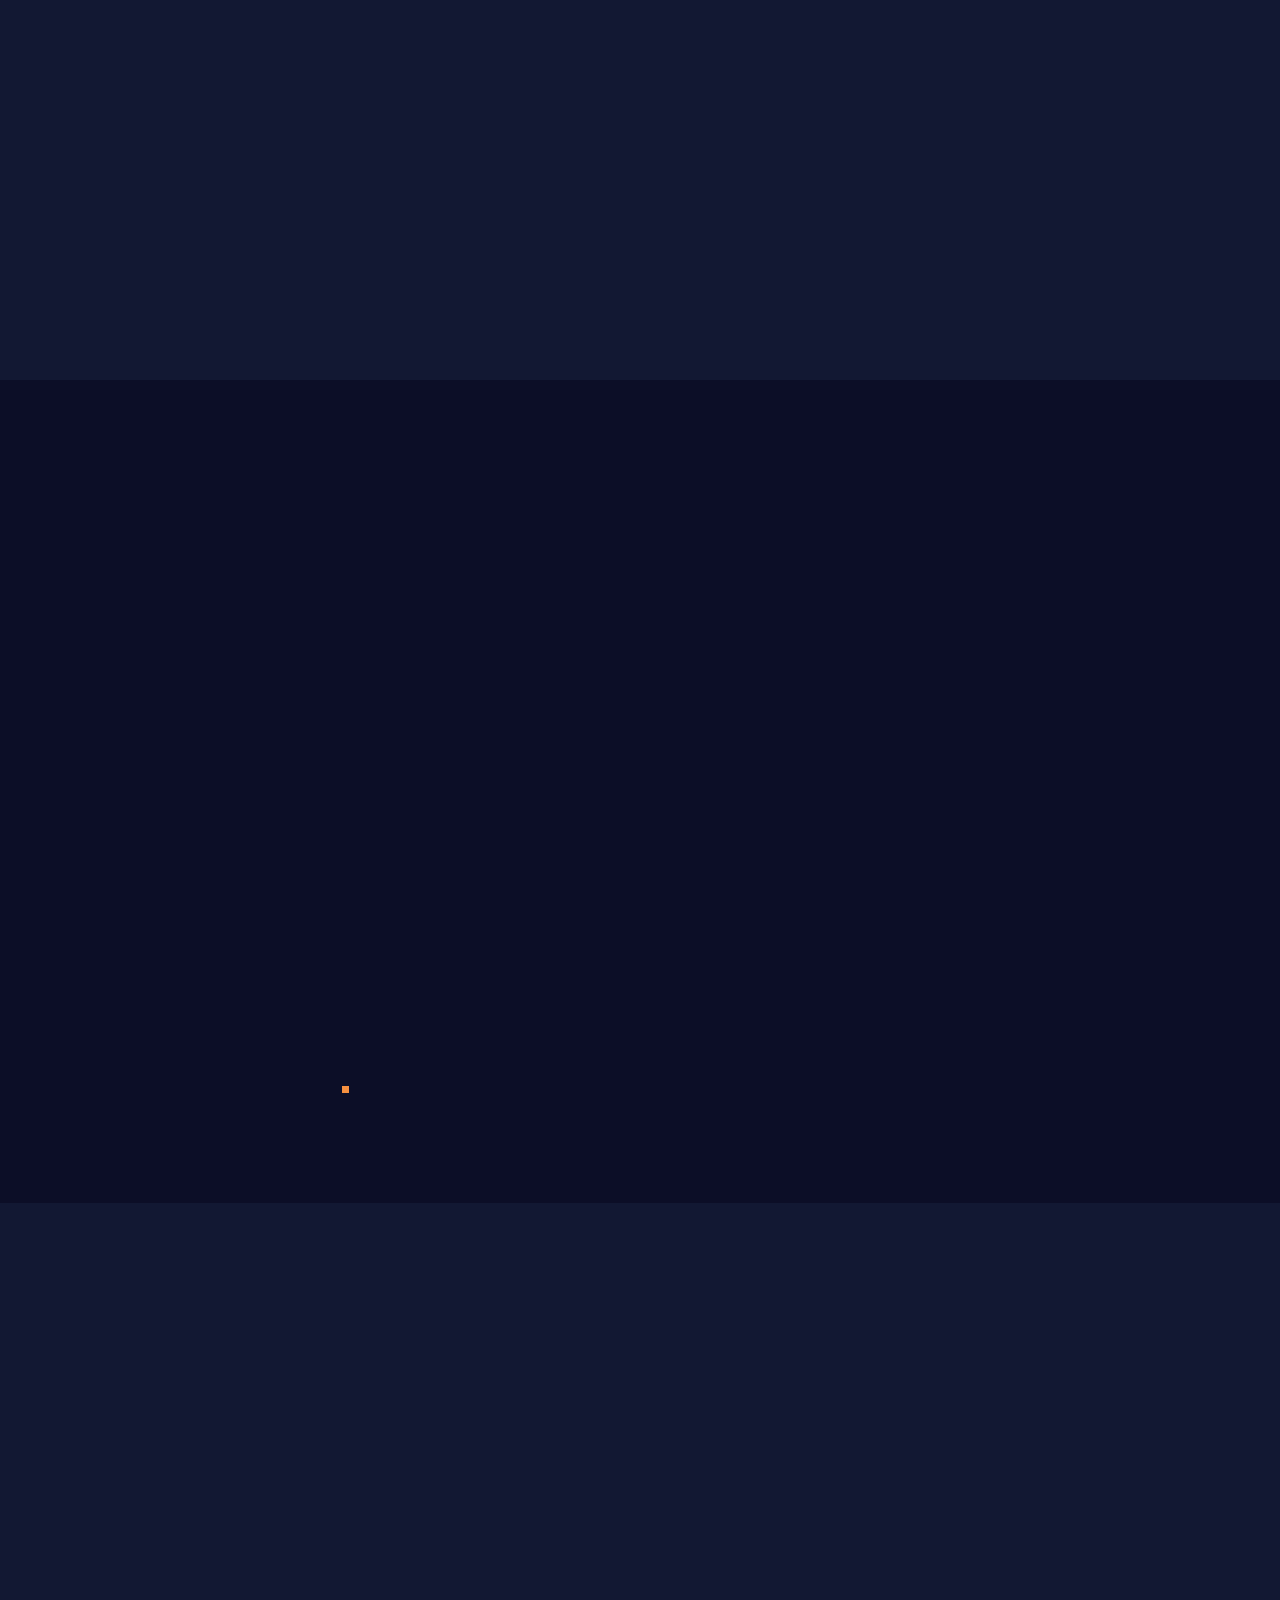
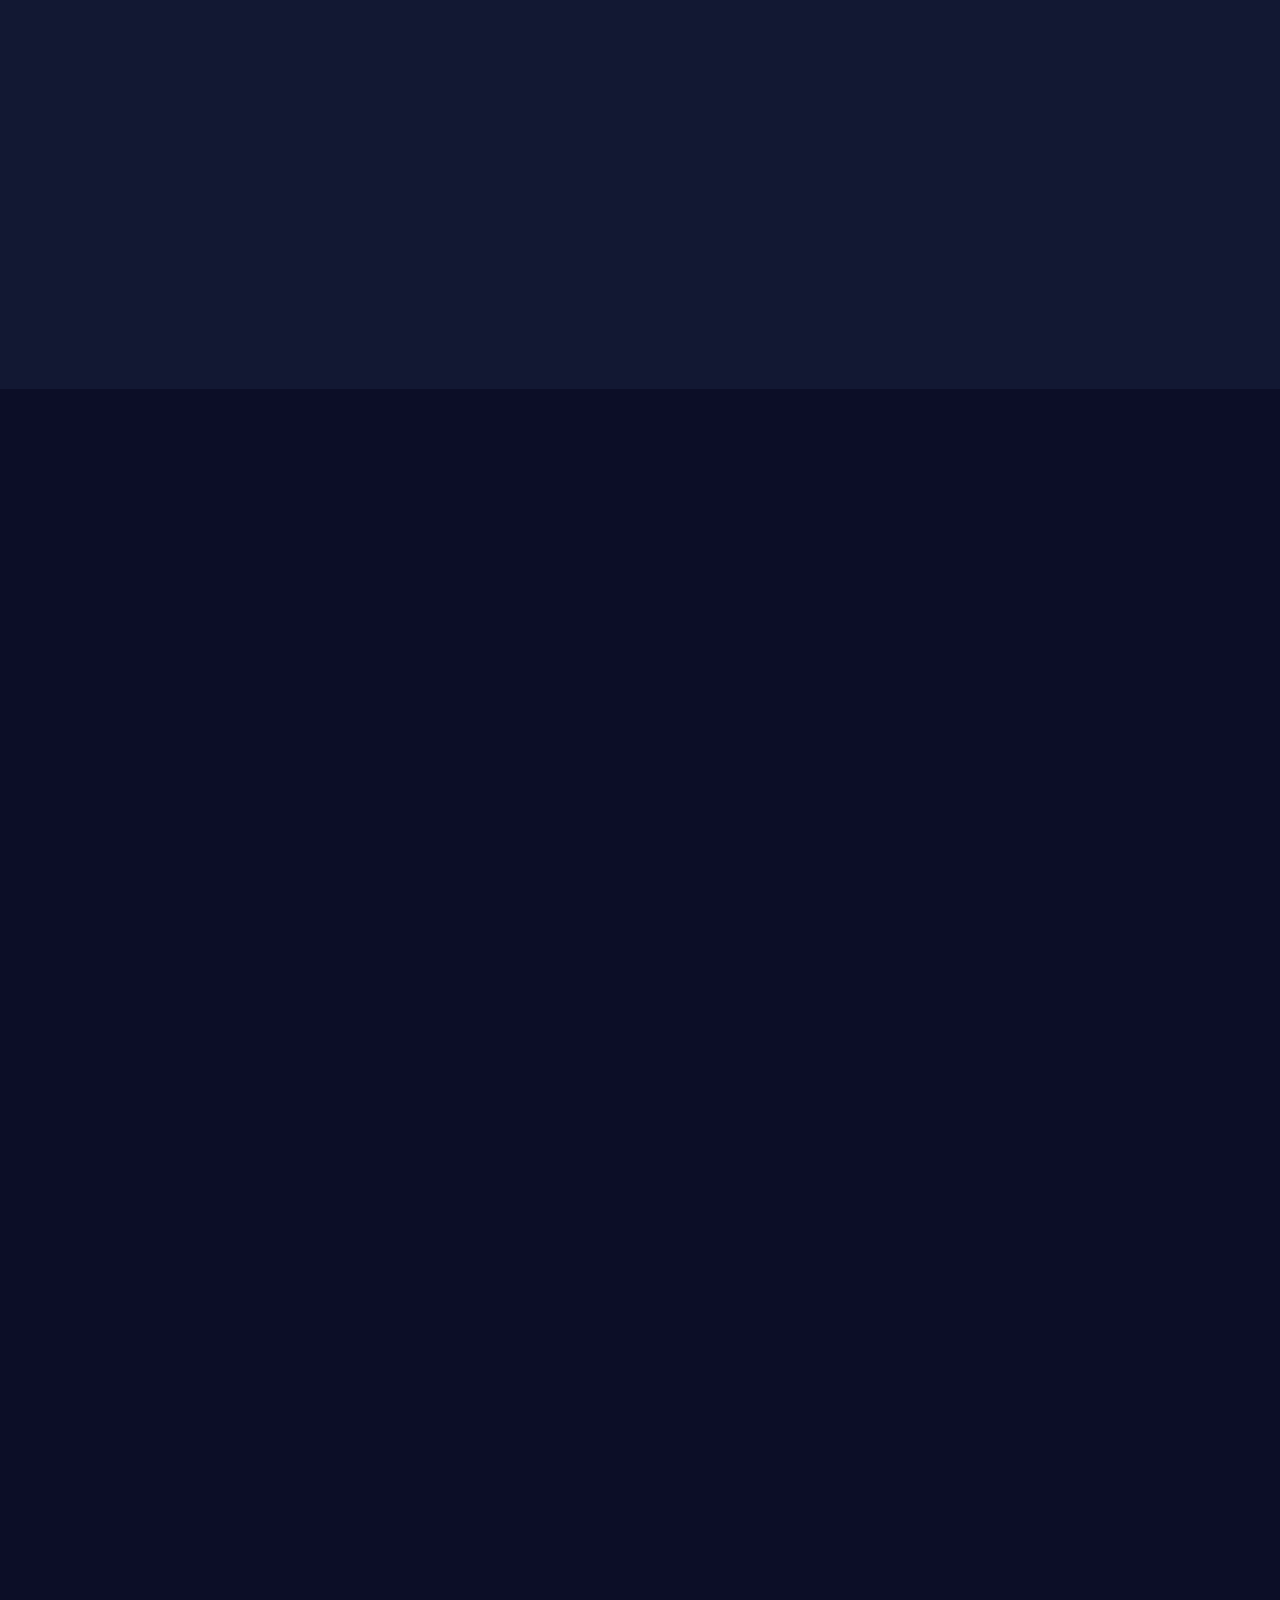
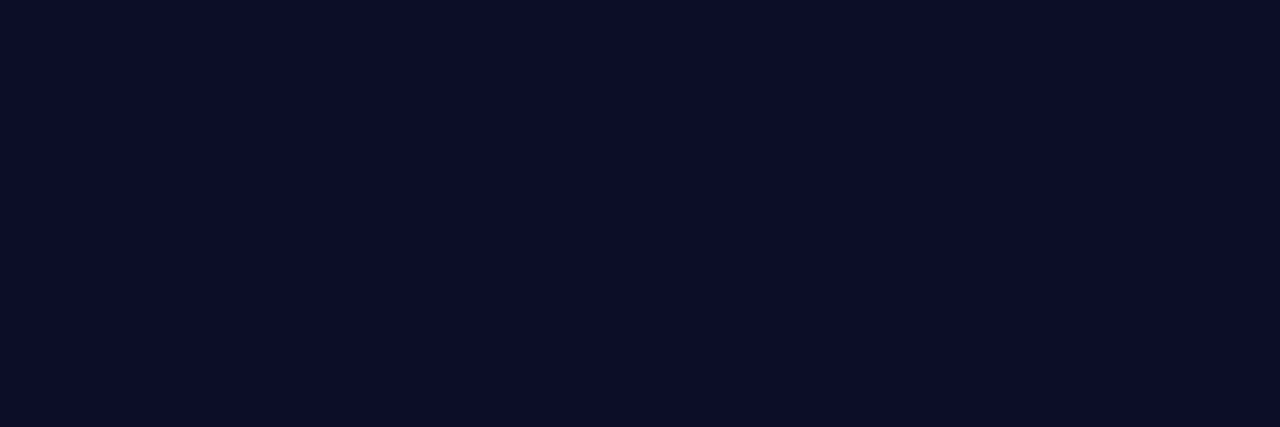
==== commit 68f0bcb6: "name space" ====
--- a/index.html
+++ b/index.html
@@ -609,7 +609,7 @@
           </div>
         </div>
         <div class="team_info text-center">
-        <h4>Dr. B.Athiyaman</h4>
+        <h4>Dr. B. Athiyaman</h4>
         <p>Scientist - F &amp; Head</p>
         <p>(Computer &amp; Network Division)</p>
         <p>Ministry of Earth Sciences</p>
